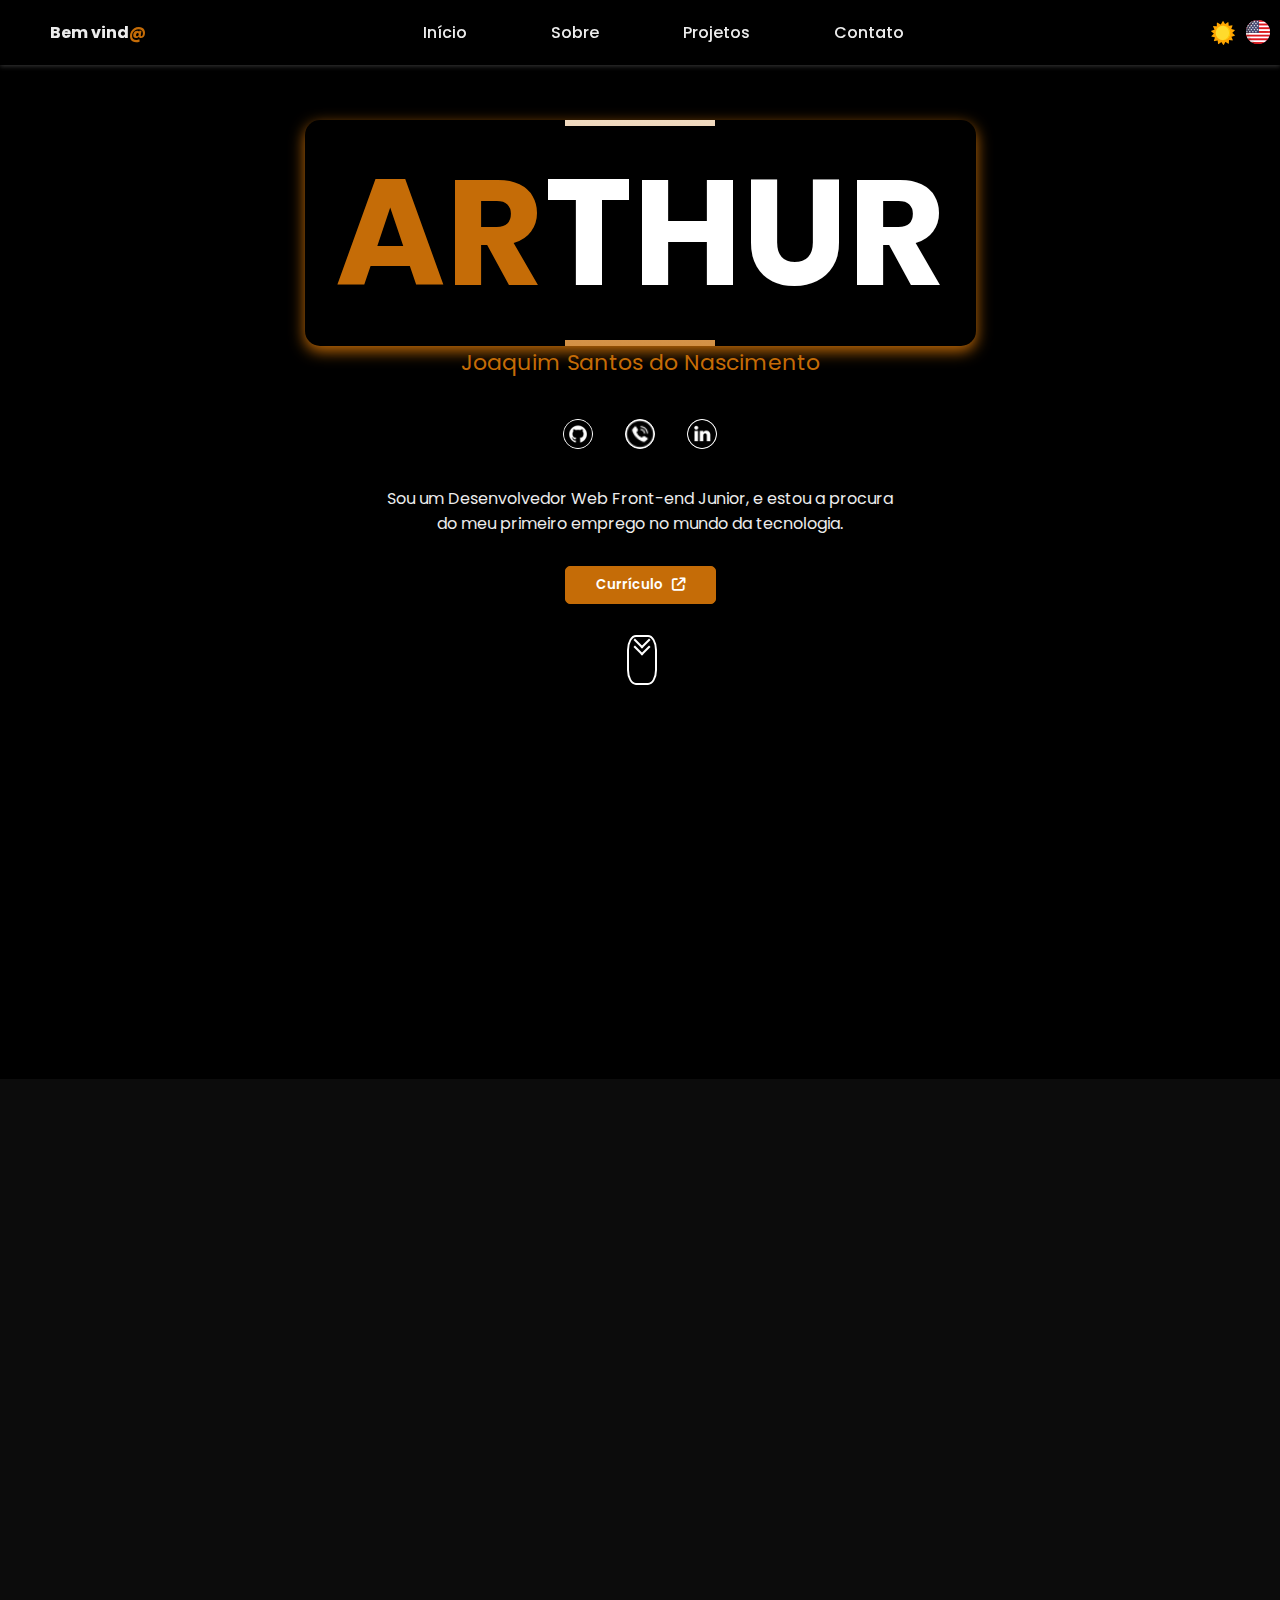
==== index.html @ 68f5976f "Atualizando links" ====
<!DOCTYPE html>
<html lang="en" class="light">

<head>
    <meta charset="UTF-8">
    <meta http-equiv="X-UA-Compatible" content="IE=edge">
    <meta name="viewport" content="width=device-width, initial-scale=1.0">

    <link href="https://unpkg.com/aos@2.3.1/dist/aos.css" rel="stylesheet">
    <link rel="stylesheet" href="https://cdnjs.cloudflare.com/ajax/libs/font-awesome/6.4.0/css/all.min.css" />
    <link rel="stylesheet" href="https://cdn.jsdelivr.net/npm/swiper@9/swiper-bundle.min.css" />
    <link rel="shortcut icon" href="img/icon/a.png" type="image/x-icon">
    <link rel="preconnect" href="https://fonts.googleapis.com">
    <link rel="preconnect" href="https://fonts.gstatic.com" crossorigin>
    <link
        href="https://fonts.googleapis.com/css2?family=Poppins:ital,wght@0,500;0,600;0,700;0,800;0,900;1,400;1,500;1,600;1,700&display=swap"
        rel="stylesheet">
    <link rel="stylesheet" href="style.css">
    <title>Portfolio • Arthur</title>
</head>

<body>
    <nav class="header">
        <h4 class="welcome">Bem vind<span class="red">@</span></h4>
        <!--=====Hamburguer Menu BAR=====-->
        <a href="##" class="toggle-button" id="botao">
            <span class="bar" id="bar1"></span>
            <span class="bar" id="bar2"></span>
            <span class="bar" id="bar3"></span>
        </a>
        <!--===== HEADER LINKS =====-->
        <div class="header-links">
            <ul>
                <li class="active"><a class="a" href="#home" id="inicio">Início</a></li>
                <li><a class="a" href="#about" id="sobre">Sobre</a></li>
                <li><a class="a" href="#project" id="projetos">Projetos</a></li>
                <li><a class="a" href="#contact" id="contato">Contato</a></li>
            </ul>
        </div>
        <!--===== THEME COLOR DIV's =====-->
        <div class="theme">
            <div id="dark"
                onclick="themeToggle(); changeRed(); changeRed2(); changeRed3(); changeRed4(); changeGH(); changeGH2(); changeGH3(); changeGH4(); changeWeather(); changeAbt(); changeAbt2(); changeAbt3(); changeAbt4(); changeAbt5(); changeTop(); changeTop2()">
                <img src="img/Weather/sunny.png" id="moon">
            </div>
        </div>
    </nav>
    <div id="container" class="container">
        <!--========== HOME DIV =============-->
        <section class="home" id="home">
            <!--====== HEADER =========-->
            <!---->
            <div class="start">
                <div class="start-cont">
                    <div class="arthur">
                        <h1><span class="hover">AR</span>THUR</span></h1>
                    </div>
                    <p id="s" class="blue">Joaquim Santos do Nascimento</p>
                    <div class="icon-start">
                        <a href="https://github.com/ArthurKhalifa" target="_blank" title="Github">
                            <img id="git" src="img/icon/git.png" class="icon-img">
                        </a>
                        <!---->
                        <a href="https://wa.me/5581987344685" target="_blank" title="Whatsapp">
                            <img id="zapp" src="img/icon/call24.png" class="icon-img">
                        </a>
                        <!---->
                        <a href="https://www.linkedin.com/in/arthursantos00/" target="_blank" title="Linkedin">
                            <img id="lin" src="img/icon/in.png" class="icon-img">
                        </a>
                    </div>
                    <p class="im">Sou um Desenvolvedor Web Front-end Junior, e estou a procura <br> do meu primeiro
                        emprego no
                        mundo da
                        tecnologia.
                    </p>
                    <!--===== BUTTON =====-->
                    <a href="PtCV/CVpt.pdf" target="_blank">
                        <button class="btnCV">Currículo&nbsp&nbsp
                            <i class="fa-solid fa-arrow-up-right-from-square"></i>
                        </button>
                    </a>
                    <!--===== SCROLL =====-->
                    <div class="scroll-button">
                        <a href="#about">
                            <div class="scroll-down"></div>
                        </a>
                    </div>
                </div>
            </div>
        </section>

        <!--========== ABOUT DIV =============-->
        <section id="about" class="about">
            <div class="about_personal">
                <h1 data-aos="fade-down" class="detalhes" id="details">Detalhes<span class="blue"> pessoais</span></h1>
            </div>
            <!---->
            <div class="about-content">
                <div class="left-about" data-aos="fade-right">
                    <img src="img/imgCont/me.svg" id="me-img">
                </div>
                <!---->
                <div class="right-about" data-aos="fade-left">
                    <h1 class="mim">Sobre <span class="blue">mim</span></h1>
                    <p id="desc"> &nbsp &nbsp Optei pelo mundo da tecnologia pelo fato de que eu sempre amei usar
                        computadores, e quando
                        descobri que poderia trabalhar usando-os, não pensei duas vezes.
                    </p>
                    <!---->
                    <div class="icon-about">
                        <div class="icon1">
                            <div class="iconL">
                                <img src="img/icon-about/calendarWHITE.png" id="calender">
                                <p class="age"><span class="blue">Idade</span>:</p>
                            </div>
                            <p> 24 anos - 09/05/1999</p>
                        </div>
                        <!---->
                        <div class="icon1">
                            <div class="iconL">
                                <img src="img/icon-about/zapWHITE.png" id="zaap">
                                <p class="phone"><span class="blue">Phone/Whatsapp</span>:</p>
                            </div>
                            <p> 81 987344685</p>
                        </div>
                        <!---->
                        <div class="icon1">
                            <div class="iconL">
                                <img src="img/icon-about/emailWHITE.png" id="eml">
                                <p class="email"><span class="blue">Email</span>:</p>
                            </div>
                            <p> arthursantosae@hotmail.com</p>
                        </div>
                        <!---->
                        <div class="icon1">
                            <div class="iconL">
                                <img src="img/icon-about/locationWHITE.png" id="location">
                                <p class="localizacao"><span class="blue">Localização</span>:</p>
                            </div>
                            <p> Vitória de Santo Antão,
                                Pernambuco - Brasil</p>
                        </div>
                        <!---->
                        <div class="icon1">
                            <div class="iconL">
                                <img src="img/icon-about/mortarboardWHITE.png" class="abt-img" id="education">
                                <p class="educacao"><span class="blue">Educação</span>:</p>
                            </div>
                            Graduação - Análise e
                            Desenvolvimento
                            de Sistemas
                            (andamento)</p>
                        </div>
                    </div>
                </div>
            </div>
        </section>
        <!--========== PROJECT DIV =============-->
        <section id="project">
            <h1 data-aos="fade-down" class="project_tt">Aqui estão <span class="blue">meus projetos</span></h1>
            <!---->
            <div class="project-container">
                <!---->
                <div class="swiper mySwiper">
                    <div class="swiper-wrapper">
                        <!--== LANDING PAGE ==-->
                        <div class="p2 swiper-slide">
                            <div class="web_desc web_desc2" data-aos="fade-left">
                                <h1>Landing Page</h1>
                                <p>Esse projeto é muito especial para mim porque foi o primeiro que construi. Eu
                                    tinha
                                    várias opções de projetos e esse era o mais difícil, advinha qual eu escolhi?
                                </p>
                                <div class="tools tools2">
                                    <h4 class="realse realseJ">Javascript</h4>
                                    <h4 class="realse realseH">HTML</h4>
                                    <h4 class="realse realseC">CSS</h4>
                                </div>
                                <div class="reeed">
                                    <a href="https://arthurkhalifa.github.io/coursesWeb/" target="_blank"
                                        class="red1"><img src="img/icon/nxW.png" id="reed1"></a>
                                    <a href="https://github.com/ArthurKhalifa/coursesWeb" target="_blank"
                                        class="red2"><img src="img/icon/gW.png" id="reed2"></a>
                                </div>
                            </div>
                            <a href="https://arthurkhalifa.github.io/coursesWeb/" target="_blank">
                                <div class="project-item" data-aos="zoom-in">
                                    <img src="img/project img/pjc1.png" class="project-img">
                                    <div class="project-data">
                                        <h3 class="project_title">Landing Page</h3>
                                        <p class="project_description">Landing Page totalmente responsiva.</p>
                                    </div>
                                </div>
                            </a>
                        </div>
                        <!--== THE BOYS HERO ==-->
                        <div class="p2 swiper-slide">
                            <div class="web_desc web_desc2" data-aos="fade-left">
                                <h1>Gerenciamento de Heróis</h1>
                                <p>Projeto comum, mas eu precisava aplicar os conhecimentos teóricos em algo prático, e
                                    esse projeto eu pude aplicar o que aprendi.
                                </p>
                                <div class="tools tools2">
                                    <h4 class="realse realseJ">Angular</h4>
                                    <h4 class="realse realseJ">Typecript</h4>
                                    <h4 class="realse realseH">HTML</h4>
                                    <h4 class="realse realseC">CSS</h4>
                                </div>
                                <div class="reeed">
                                    <a href="https://exercicio-angular-red.vercel.app/dashboard" target="_blank"
                                        class="red1"><img src="img/icon/nxW.png" id="reed7"></a>
                                    <a href="https://github.com/ArthurKhalifa/Angular-Exercice" target="_blank"
                                        class="red2"><img src="img/icon/gW.png" id="reed8"></a>
                                </div>
                            </div>
                            <a href="https://exercicio-angular-red.vercel.app/dashboard" target="_blank">
                                <div class="project-item" data-aos="zoom-in">
                                    <img src="img/project img/tb.png" class="project-img">
                                    <div class="project-data">
                                        <h3 class="project_title">Gerenciamento de Heróis</h3>
                                        <p class="project_description">Adiciona/remove/edita.</p>
                                    </div>
                                </div>
                            </a>
                        </div>
                        <!--== HBO MAX ==-->
                        <div class="p2 swiper-slide">
                            <div class="web_desc web_desc2" data-aos="fade-right">
                                <h1>HBO MAX FILMES!</h1>
                                <p>Consumindo bibliotecas, construi uma cópia do site que gosto,<br> HBO MAX. Levou uns
                                    dias, mas aprendi bastente (foi um baita desafio!)
                                </p>
                                <div class="tools tools2">
                                    <h4 class="realse realseJ">Javascript</h4>
                                    <h4 class="realse realseH">HTML</h4>
                                    <h4 class="realse realseC">CSS</h4>
                                </div>
                                <div class="reeed">
                                    <a href="https://arthurkhalifa.github.io/Catalogo-De-Filmes/" class="red1"
                                        target="_blank"><img src="img/icon/nxW.png" id="reed3"></a>
                                    <a href="https://github.com/ArthurKhalifa/Catalogo-De-Filmes" class="red2"
                                        target="_blank"><img src="img/icon/gW.png" id="reed4"></a>
                                </div>
                            </div>
                            <a href="https://arthurkhalifa.github.io/Catalogo-De-Filmes/" target="_blank">
                                <div class="project-item" data-aos="zoom-in">
                                    <img src="img/project img/tbHBO.png" class="project-img" id="img2">
                                    <div class="project-data">
                                        <h3 class="project_title">HBO MAX Filmes</h3>
                                        <p class="project_description">Recriação do Site HBO MAX Filmes.</p>
                                    </div>
                                </div>
                            </a>
                        </div>
                        <!--== FEEDBACK ==-->
                        <div class="p2 swiper-slide">
                            <div class="web_desc web_desc2" data-aos="fade-left">
                                <h1>Serviço de FeedBack</h1>
                                <p>Simples mas aprendi bastante a trabalhar com components, hook's e outras
                                    funcionalidades
                                    básicas do ReactJS
                                </p>
                                <div class="tools tools2">
                                    <h4 class="realse realseR">ReactJS</h4>
                                    <h4 class="realse realseH">HTML</h4>
                                    <h4 class="realse realseC">CSS</h4>
                                </div>
                                <div class="reeed">
                                    <a href="https://feed-back-nu.vercel.app/" target="_blank" class="red1"><img
                                            src="img/icon/nxW.png" id="reed5"></a>
                                    <a href="https://github.com/ArthurKhalifa/FeedBack" target="_blank"
                                        class="red2"><img src="img/icon/gW.png" id="reed6"></a>
                                </div>
                            </div>
                            <a href="https://feed-back-nu.vercel.app/" target="_blank">
                                <div class="project-item" data-aos="zoom-in">
                                    <img src="img/project img/fb.png" class="project-img">
                                    <div class="project-data">
                                        <h3 class="project_title2">FEEDBACK</h3>
                                        <p class="project_description2">Coleta de Informações</p>
                                    </div>
                                </div>
                            </a>
                        </div>
                    </div>
                    <div class="swiper-button-next" id="arrow"></div>
                    <div class="swiper-button-prev" id="arrow"></div>
                </div>
                <div class="seeMore">
                    <button class="seeMais">Ver mais</button>
                </div>
            </div>
        </section>

        <!--========== CONTACT DIV =============-->
        <section id="contact" class="contact">
            <div class="main-contact">
                <div class="left-cont" data-aos="zoom-in-right">
                    <h1 id="contact_me">Entre em <span class="blue">contato</span>!</h1>
                    <p id="send">Mande-me um e-mail ou mande uma mensagem em uma de minhas redes:</p>
                    <span id="shine" class="blue">arthursantosae@hotmail.com</span>

                    <!--======= CONTACT ICONS ==========-->
                    <div class="icon-contact">
                        <div class="a2">
                            <a href="https://www.linkedin.com/in/arthursantos00/" target="_blank">
                                <img src="img/icon/in.png" class="icon-img">
                            </a>
                            <p>Linkedin</p>
                        </div>
                        <!---->
                        <div class="a3">
                            <a href="https://github.com/ArthurKhalifa" target="_blank">
                                <img src="img/icon/git.png" class="icon-img">
                            </a>
                            <p>Github</p>
                        </div>
                        <!---->
                        <div class="a4">
                            <a href="https://wa.me/5581987344685" target="_blank">
                                <img src="img/icon/call32.png" class="icon-img">
                            </a>
                            <p>Whatsapp</p>
                        </div>
                    </div>
                </div>
                <!---->
                <div class="right-cont" data-aos="zoom-in-left">
                    <img src="img/imgCont/call.svg" id="img-right">
                </div>
            </div>
            <!--======= MENSAGEM ==========-->
            <div class="msg" data-aos="zoom-in-down">
                <div class="login-title">
                    <h1 id="msg">Me mande uma <span class="blue">mensagem!</span></h1>
                </div>
                <!---->
                <form action="https://formsubmit.co/4dae74864486491960cefb0a72d46016" method="post" class="textfield">
                    <div class="login-flex">
                        <input id="text" type="text" name="name" placeholder="Seu nome" class="tu" autocomplete="off"
                            required>
                        <input id="emaill" type="email" placeholder="Seu e-mail" autocomplete="off" required>
                    </div>
                    <!---->
                    <div class="login-comment">
                        <textarea id="comment" type="comment" name="message" cols="70" rows="10"
                            placeholder="Digite sua mensagem" autocomplete="off" required></textarea>
                        <input type="hidden" name="_captcha" value="false">
                    </div>
                    <!---->
                    <div class="btn-div">
                        <a href="#">
                            <button type="submit" class="btn">Enviar</button>
                        </a>
                    </div>
                    <input type="hidden" name="_next" value="https://arthurkhalifa.github.io/Portfolio/thanksPt.html">
                </form>
            </div>
        </section>
    </div>
    <!--===== FLAG LANGUAGE =====-->
    <a href="https://arthurkhalifa.github.io/Portfolio/indexEn.html">
        <img src="img/flags/usa.png" id="flagEn">
    </a>
    <!--===== TOP BUTTON =====-->
    <div class="top">
        <a href="#home"><img id="top" src="img/icon/tp.png"></a>
    </div>
    <!--===== JAVASCRIPT =====-->
    <script src="script.js" defer></script>
    <script src="https://code.jquery.com/jquery-3.6.4.js"></script>
    <script src="https://cdn.jsdelivr.net/npm/swiper@9/swiper-bundle.min.js"></script>
    <!--== SHOW UP CONTENT ANIMATED ==-->
    <script src="https://unpkg.com/aos@2.3.1/dist/aos.js"></script>
    <script>
        AOS.init({
            duration: 1500
        });
    </script>
</body>

</html>
---- style.css ----
* {
    margin: 0;
    padding: 0;
    box-sizing: border-box;
    font-family: 'Poppins', 'Lucida Grande', 'Lucida Sans Unicode';
    transition: 0.5s;
}

html {
    scroll-behavior: smooth;
}

body {
    margin: 0;
    padding: 0;
    background-color: var(--color-input);
    position: relative;
}

/*=====DARK THEME DEFAULT=====*/
:root {
    --lines: linear-gradient(black, black, #c56c07, #c56c07);
    --color-w: black;
    --red: #c56c07;
    --redR: #c56c07;
    --bg-dark: #fff;
    --color-input: #fff;
    --bg-input: #212c31;
    --res2: #ffffff;
    --res: rgb(240, 240, 240);
    --bg-scroll: black;
    --shadow: #c56c07 0px 5px 15px;
    --bg-border: #212c3;
    --gray: rgb(87, 87, 87);
    --bg-radiant: linear-gradient(180deg, transparent, #c56c07);
}

/*=====LIGHT THEME=====*/

.light:root {
    --lines: linear-gradient(#fff, #fff, #c56c07, #c56c07);
    --color-w: #ececec;
    --red: #c56c07;
    --res: #000000;
    --res2: rgb(12, 12, 12);
    --color-input: #0C0C0C;
    --bg-input: #fff;
    --shadow: #c56c07 0px 5px 15px;
    --bg-scroll: #fff;
    --bg-border: #fff;
    --bg-radiant: linear-gradient(180deg, transparent, #c56c07);
    --gray: rgb(179, 179, 179);
}

/*==========*/

.container {
    width: 100%;
    height: 100%;
    color: var(--color-w);
    overflow-x: hidden;
    background-color: var(--res);
    position: relative;
}

.blue {
    color: var(--red);
}

.red {
    color: var(--red);
}

.reeed {
    display: flex;
}

/*===================== HEADER =====================*/
/* Hamburguer Menu BAR */
.toggle-button {
    position: absolute;
    top: 15px;
    right: 20px;
    display: none;
    flex-direction: column;
    justify-content: space-between;
    width: 40px;
    height: 25px;
}

.toggle-button .bar {
    height: 4px;
    width: 100%;
    background-color: var(--red);
    border-radius: 10px;
    transition: 0.5s;
}

/*===================== ANIMATION BAR =====================*/
.openmenu #bar1 {
    transform: rotate(-45deg);
    position: absolute;
    top: 10px;
    left: 0px;
    transition: 0.5s;
}

.openmenu #bar3 {
    transform: rotate(45deg);
    position: absolute;
    bottom: 10px;
    transition: 0.5s;
}

.openmenu #bar2 {
    width: 0;
    transition: 0.5s;
}

/*===*/
.header {
    width: 100%;
    display: flex;
    background-color: var(--res);
    justify-content: space-between;
    box-shadow: rgb(58, 58, 58) 0px 1px 5px;
    align-items: center;
    border-bottom: 2px solid transparent gray;
    position: fixed;
    z-index: 999;
    color: var(--res);
}

.welcome {
    color: var(--color-w);
}

.detalhes,
.project_tt,
#contact_me {
    font-size: 40px;
}

.detalhes {
    text-align: center;
}

.header-links ul {
    margin: 0;
    padding: 0;
    display: flex;
    padding-right: 100px;
}

.header h4 {
    margin-left: 50px;
}

.header ul,
li,
a {
    text-decoration: none;
    list-style: none;
    border-right: 1px solid transparent;
    border-left: 1px solid transparent;
    color: var(--color-w);
    transition: 0.2s;
    margin: 10px 15px;
}

.a {
    padding: 5px 10px;
    font-weight: 500;
    border-radius: 5px;
}

.a:hover {
    background-color: transparent;
    transition: 0.2s;
    border-right: 1px solid var(--red);
    border-left: 1px solid var(--red);
    color: var(--red);
}

li a.active {
    background-color: transparent;
    border-right: 1px solid var(--red);
    border-left: 1px solid var(--red);
    transition: 0.2s;
    color: var(--red);
}

/*============= TOP BUTTON =============*/
.top {
    display: none;
    position: fixed;
    bottom: 20px;
    right: 0px;
    cursor: pointer;
}

.top.active {
    display: flex;
}

#top {
    width: 32px;
    height: 32px;
    transition: 0.5s;
}

#top:hover {
    margin-bottom: 10px;
    transition: 0.5s;
}

/*===================== HOME =====================*/

.home {
    width: 100%;
    height: 100%;
    position: relative;
}

/*=========== THEME ===========*/

#dark {
    cursor: pointer;
    position: fixed;
    width: 40px;
    height: 40px;
    right: 5px;
    top: 80px;
    border-radius: 50%;
}

#moon {
    position: fixed;
    top: 21px;
    right: 45px;
    z-index: 99999;
    transition: 0.5 ease-in-out;
}

/*=======================================================*/
.start {
    width: 100%;
    padding-bottom: 100px;
}

.start-cont {
    width: 100%;
    display: flex;
    flex-direction: column;
    text-align: center;
    align-items: center;
    justify-content: center;
    padding-top: 120px;
}

.icon-start {
    margin-top: 20px;
    margin-bottom: 20px;
    display: flex;
}

#git,
#lin,
#zapp {
    margin-top: 10px;
}

.iconI {
    width: 30px;
    height: 30px;
    background-color: white;
    border-radius: 50%;
    box-shadow: rgba(0, 0, 0, 0.35) 0px 5px 15px;
}

.start-cont h1 {
    font-size: 150px;


}

.arthur {
    display: flex;
    align-items: center;
    justify-content: center;
    font-size: 60px;
    border-radius: 15px;
    margin: 0 250px;
    padding: 0 30px;
    transition: 0.5s;
}

.arthur {
    position: relative;
    color: var(--bg-border);
    overflow: hidden;
    box-shadow: var(--shadow);
}

/*== ANIMATION BORDER ==*/
.arthur::before {
    content: '';
    position: absolute;
    width: 150px;
    height: 600%;

    background-image: var(--lines);
    animation: animate 8s linear infinite;
}

.arthur::after {
    content: '';
    position: absolute;
    inset: 6px;
    background-color: var(--res);
    border-radius: 10px;
}

/*==== LINES RGB ====*/
@keyframes animate {
    0% {
        transform: rotate(0deg);
    }

    100% {
        transform: rotate(360deg);
    }
}

.arthur h1 {
    font-weight: 700;
    z-index: 99;
}

.hover {
    color: var(--red);
}

#s {
    font-size: 22px;
}

.btnCV {
    padding: 8px 30px;
    border-radius: 5px;
    border: none;
    background-color: var(--red);
    cursor: pointer;
    color: white;
    font-weight: 600;
    border: 1px solid var(--red);
    margin-top: 20px;
    box-shadow: rgba(0, 0, 0, 0.24) 0px 3px 8px;
}

.btnCV:hover {
    background-color: var(--res);
    color: var(--red);

}

.cv-button {
    margin-top: 20px;
}

/*===================== SCROLL DOWN BUTTON =====================*/

.scroll-down {
    height: 50px;
    width: 30px;
    border: 2px solid var(--bg-scroll);
    left: 49%;
    top: 635px;
    border-radius: 30%;
    cursor: pointer;
    position: absolute;
    box-shadow: rgba(0, 0, 0, 0.24) 0px 3px 8px;
}

.scroll-down::before,
.scroll-down::after {
    content: '';
    position: absolute;
    top: 20%;
    left: 50%;
    right: 50%;
    border: 2px solid var(--bg-scroll);
    height: 10px;
    width: 10px;
    transform: translate(-50%, -100%) rotate(45deg);
    border-top: transparent;
    border-left: transparent;
    animation: scroll-down 1s ease-in-out infinite;
}

.scroll-down::after {
    top: 35%;
    animation-delay: .3s;
}

@keyframes scroll-down {
    0% {
        opacity: 0;
    }

    30% {
        opacity: 1;
    }

    60% {
        opacity: 1;
    }

    100% {
        opacity: 0;
        top: 90%;
    }
}

/*===================== ABOUT =====================*/

.about {
    margin-top: 340px;
    width: 100%;
    height: 100%;
    background-color: var(--res2);
    padding-top: 80px;
}

.about-content {
    width: 100%;
    height: 100%;
    display: flex;
}

.about_personal {
    display: flex;
    justify-content: center;
}

#desc {
    text-align: start;
    border-top: 2px solid #c56c07;
    border-bottom: 2px solid #c56c07;
    border-radius: 10px;
    padding: 20px 20px;
    margin: 0px 20px;
}

.left-about {
    width: 50%;
}

#me-img {
    width: 100%;
    height: 100%;
}

.right-about {
    width: 50%;
    margin-top: 100px;
    display: flex;
    flex-direction: column;
    align-items: center;

}

.abt-img {
    width: 24px;
    height: 24px;
}

.icon-about {
    display: flex;
    flex-direction: column;
    margin-top: 20px;
}

.icon1 {
    display: flex;
    margin-top: 10px;
    gap: 5px;
}

.iconL {
    display: flex;
    gap: 5px;
}


/*===================== PROJECT ========================*/

/*====== SWIPERS ======*/

.swiper {
    width: 100%;
    height: 100%;
    position: relative;
}

.swiper-slide {
    text-align: center;
    font-size: 18px;
    background: var(--res);
    display: flex;
    justify-content: center;
    align-items: center;
}

.swiper-slide img {
    display: block;
    width: 100%;
    height: 100%;
    object-fit: cover;
}

.swiper-wrapper {
    position: relative;
}

#arrow {
    position: absolute;
    color: #c56c07;
    top: 170px;
    z-index: 9999;
}

/*============*/



#project {
    background-color: var(--res);
    width: 100%;
    height: 100%;
    display: flex;
    flex-direction: column;
    position: relative;
}

.project_tt {
    text-align: center;
    padding-top: 80px;
    margin-bottom: 50px;
}

.project-container {
    width: 100%;
    height: 100%;
    display: flex;
    flex-direction: column;
    align-items: start;
    justify-content: center;
    text-align: center;
    gap: 40px;
    padding-bottom: 100px;
}

/*======= Desc Project ========*/
/* .up {
    display: none;
} */

.web_desc {
    text-align: start;
    padding-top: 20px;
    padding-right: 10px;
    padding-left: 10px;
    margin-left: 15px;
    border-top: 2px solid #c56c07;
    border-bottom: 2px solid #c56c07;
    box-shadow: rgb(38, 57, 77) 0px 20px 30px -20px;
    border-radius: 50%;
    color: var(--gray);
    border-radius: 5px;
}

.web_desc h1 {
    color: var(--bg-scroll);
    text-transform: uppercase;
    text-shadow: 0 0 50px rgb(0, 0, 0);
}

.p1 {
    width: 100%;
    display: flex;
    align-items: center;
    justify-content: center;
    gap: 10px;
}

.tools {
    display: flex;
    align-items: center;
    gap: 20px;
    margin-top: 40px;
}

.realse {
    color: var(--res);
    background-color: var(--bg-scroll);
    padding: 5px 15px;
    border-radius: 3px;
    transition: all 0.5s ease-in-out;
}

#reed1 {
    width: 32px;
}

#reed1:hover {
    transform: scale(1.2);
    transition: all 0.2s ease-in-out;
}

#reed2 {
    width: 32px;
}

#reed2:hover {
    transform: scale(1.2);
    transition: all 0.2s ease-in-out;
}

#reed3 {
    width: 32px;
}

#reed3:hover {
    transform: scale(1.2);
    transition: all 0.2s ease-in-out;
}

#reed4 {
    width: 32px;
}

#reed4:hover {
    transform: scale(1.2);
    transition: all 0.2s ease-in-out;
}

#reed5 {
    width: 32px;
}

#reed5:hover {
    transform: scale(1.2);
    transition: all 0.2s ease-in-out;
}

#reed6 {
    width: 32px;
}

#reed6:hover {
    transform: scale(1.2);
    transition: all 0.2s ease-in-out;
}

#reed7 {
    width: 32px;
}

#reed7:hover {
    transform: scale(1.2);
    transition: all 0.2s ease-in-out;
}

#reed8 {
    width: 32px;
}

#reed8:hover {
    transform: scale(1.2);
    transition: all 0.2s ease-in-out;
}

/*=========*/
.red {
    margin-top: 10px;
    margin-left: 0;
}

/*=== P2 ===*/
.p2 {
    width: 100%;
    height: 100%;
    display: flex;
    align-items: center;
    transition: 0.5s;
}

.web_desc2 {
    display: flex;
    flex-direction: column;
    align-items: end;
    color: var(--gray);
    padding-right: 20px;
    padding-left: 50px;
}

.web_desc2 p {
    text-align: end;
}

/*=== P3 ===*/
.p3 {
    margin-top: 200px;
    width: 100%;
    display: flex;
    align-items: center;
    justify-content: center;
}

.web_desc3 {
    background-image: linear-gradient(to right, rgb(167, 52, 77), #07121A);
    margin-left: 20px;
    padding-right: 50px;
}

/*================*/
.project-img {
    width: 100%;
    height: 350px;
}

#img2 {
    width: 100%;
    height: 350px;
}

#img3 {
    width: 100%;
    height: 350px;
}

.project-item {
    position: relative;
    cursor: pointer;
    border-radius: 5px;
    overflow: hidden;
}

.project-item::after,
.project-data {
    position: absolute;
    transition: all 1s;
    color: white;
}

.project-img {
    vertical-align: middle;
    transition: all 1s;
}

.project-item::after {
    content: '';
    inset: 0;
    background: var(--bg-radiant);
    opacity: 0;
}

.project-data {
    inset-inline: 2rem;
    bottom: 1.25rem;
    text-align: center;
    z-index: 10;
}

.project-subtitle,
.project_description {
    color: white;
}

.project_title {
    font-size: 24px;
    font-weight: 600;
}

.project_description {
    font-weight: 400;
    display: none;
}

.seeMore {
    width: 100%;
    display: flex;
    align-items: center;
    justify-content: center;
}

.seeMais {
    padding: 8px 30px;
    border-radius: 5px;
    border: none;
    background-color: var(--red);
    cursor: pointer;
    color: white;
    font-weight: 600;
    border: 1px solid var(--red);
    box-shadow: rgba(0, 0, 0, 0.24) 0px 3px 8px;
}

.seeMais:hover {
    background-color: var(--res);
    color: var(--red);
    transition: 0.2s;
}

/*===================== PROJECT HOVER =====================*/

.project-item:hover::after {
    opacity: 1;
}

.project-item:hover .project-img {
    transform: scale(1.1);
}

.project-item:hover .project_description {
    display: block;
}

.project-item:hover .project-data {
    transform: translateY(-2rem);
}

/*===================== CONTACT =====================*/
.contact {
    margin-top: 200px;
    width: 100%;
    height: 100%;
    background-color: var(--res2);
    display: flex;
    align-items: center;
    flex-direction: column;
}

.main-contact {
    width: 100%;
    height: 100%;
    display: flex;
    margin-top: 60px;

}

.left-cont {
    width: 80%;
    height: 100%;
    display: flex;
    flex-direction: column;
    margin-left: 30px;
    margin-top: 20px;
}

.right-cont {
    width: 50%;
    height: 100%;
}

#img-right {
    width: 100%;
    height: 100%;
}

.icon-contact {
    width: 100%;
    display: flex;
    flex-direction: column;
    align-items: center;
    margin-top: 20px;
}

/*======= ICON CONTACT =======*/
.a2 {
    width: 80%;
    margin-bottom: 20px;
    background-color: var(--red);
    padding: 5px 10px;
    font-weight: 500;
    border-radius: 5px;
    border: 1px solid var(--red);
    box-shadow: rgba(0, 0, 0, 0.15) 1.95px 1.95px 2.6px;
    text-align: center;
    display: flex;
    color: white;
    flex-direction: column;
}

.a2:hover {
    color: var(--red);
    background-color: var(--bg-dark);
    transition: 0.2s;
    border: 1px solid var(--red);
    cursor: pointer;
}

.a3 {
    width: 60%;
    margin-bottom: 20px;
    background-color: var(--red);
    padding: 5px 10px;
    font-weight: 500;
    border-radius: 5px;
    border: 1px solid var(--red);
    box-shadow: rgba(0, 0, 0, 0.15) 1.95px 1.95px 2.6px;
    text-align: center;
    display: flex;
    color: white;
    flex-direction: column;
}

.a3:hover {
    color: var(--red);
    background-color: var(--bg-dark);
    transition: 0.2s;
    border: 1px solid var(--red);
    cursor: pointer;
}

.a4 {
    width: 40%;
    margin-bottom: 20px;
    background-color: var(--red);
    padding: 5px 10px;
    font-weight: 500;
    border-radius: 5px;
    color: white;
    border: 1px solid var(--red);
    box-shadow: rgba(0, 0, 0, 0.15) 1.95px 1.95px 2.6px;
    text-align: center;
    display: flex;
    flex-direction: column;
}

.a4:hover {
    color: var(--red);
    background-color: var(--bg-dark);
    transition: 0.2s;
    border: 1px solid var(--red);
    cursor: pointer;
}

/*======= =======*/
.icon-img {
    width: 30px;
    border-radius: 50%;
    background-color: white;
    border: 1px solid var(--bg-border);
    box-shadow: rgba(0, 0, 0, 0.35) 0px 5px 15px;
}

.icon-img:hover {
    box-shadow: 0 0 10px var(--red);
    transform: translateY(-0.25rem);
    transition: 0.2s;
}

.msg {
    width: 90%;
    height: auto;
    border-top: 2px solid #c56c07;
    border-bottom: 2px solid #c56c07;
    border-radius: 8px;
    margin-bottom: 100px;
}

.login-title {
    margin-top: 0px;
    margin-bottom: 10px;
    text-align: center;
}

.login-flex {
    display: flex;
    gap: 10px;
    width: 100%;
    justify-content: center;
}

.login-flex #text,
#emaill {
    width: 30%;
}

#shine:hover {
    color: #78adca;
}

.login-comment {
    display: flex;
    margin-top: 10px;
    justify-content: center;
}

#text,
#comment,
#emaill {
    border-radius: 2px;
    border: none;
    padding: 5px 0 5px 5px;
    color: var(--red);
}

.inv {
    color: green;
    text-align: center;
    display: none;
}

.showup {
    display: block;
}

/*========== background PLACEHOLDER ==========*/
#comment::placeholder {
    color: var(--color-input);
}

#text::placeholder {
    color: var(--color-input);

}

#emaill::placeholder {
    color: var(--color-input);
}

/*=========================================*/

.btn-div {
    display: flex;
    justify-content: center;
    margin-top: 10px;
    text-decoration: none;
}

#emaill,
#comment,
#text {
    background-color: var(--bg-input);
    box-shadow: rgba(0, 0, 0, 0.25) 0px 54px 55px, rgba(0, 0, 0, 0.12) 0px -12px 30px, rgba(0, 0, 0, 0.12) 0px 4px 6px, rgba(0, 0, 0, 0.17) 0px 12px 13px, rgba(0, 0, 0, 0.09) 0px -3px 5px;
}

.btn {
    padding: 5px 40px;
    border-radius: 5px;
    border: none;
    background-color: var(--red);
    color: white;
    font-weight: 600;
    cursor: pointer;
    border: 1px solid var(--red);
    box-shadow: rgba(0, 0, 0, 0.24) 0px 3px 8px;
}

.btn:hover {
    background-color: var(--bg-dark);
    color: var(--red);
    transition: 0.2s;
}


/*============== SCROLL CUSTOM ===============*/
::-webkit-scrollbar {
    width: 9px;
    height: 50px;
    background: linear-gradient(45deg, #243944, #fff);
}

::-webkit-scrollbar-thumb {
    background: linear-gradient(45deg, #243944, #fff);
    border-radius: 6px;
}

::-webkit-scrollbar-thumb:hover {
    background: linear-gradient(45deg, #c56c07, #333331);
    transition: 0.5s;
}

/*======= FLAG =======*/
#flagEn {
    position: fixed;
    top: 20px;
    right: 10px;
    z-index: 9999;
    transition: 0.5 ease-in-out;
}

#flagPt {
    position: fixed;
    top: 20px;
    right: 10px;
    z-index: 9999;
    transition: 0.5 ease-in-out;
}

#flagEn:hover {
    transition: 0.5 ease-in-out;
    transform: scale(1.2);
}

#flagPt:hover {
    transition: 0.5 ease-in-out;
    transform: scale(1.2);
}

/*==================== MIDEA QUERY =====================*/

@media screen and (max-width: 770px) {
    .toggle-button {
        display: flex;
    }

    .header-links {
        width: 100%;
        display: none;
        align-items: center;
    }

    .header {
        flex-direction: column;
        align-items: flex-start;
        width: 100%;
        height: 72px;
    }

    #inicio {
        width: 100%;
        padding: 1% 40%;
    }

    #sobre {
        padding: 1% 30%;
    }

    #projetos {
        padding: 1% 20%;
    }

    #contato {
        padding: 1% 10%;
    }

    .header-links ul {
        flex-direction: column;
        width: 100%;
        margin: 0;
        padding: 0;
        margin-top: 20px;
        padding-bottom: 5px;
        background-color: var(--res);
        transition: 0.5s;
        box-shadow: rgba(0, 0, 0, 0.45) 0px 25px 20px -20px;
        z-index: 9;
    }

    .welcome {
        padding-top: 25px;
    }

    .header-links li {
        text-align: center;
        width: 100%;
        margin: 0;
        margin-bottom: 8px;
        background-color: transparent;
        margin-top: 10px;
        z-index: 99;
    }

    .header-links.active {
        display: flex;
    }

    /*=== MOON position ===*/
    #moon {
        top: 25px;
        right: 145px;
    }

    /*===== Change Lines Width =====*/
    .arthur::before {
        width: 70px;
    }

    /*===== PROJECT DIV's =====*/
    .desl {
        display: none;
    }

    /* .up {
        display: flex;
    }

    .down {
        display: none;
    } */

    .p1 {
        flex-direction: column;
    }

    .web_desc {
        width: 100%;
        margin: 0;
        padding-top: 25px;

        justify-content: center;
        text-align: center;
        align-items: center;
    }


    .tools {
        justify-content: center;
        margin-bottom: 50px;
    }

    .realseJ {
        background-color: #d4bf1b;

    }

    .realseH {
        background-color: #F4804E;

    }

    .realseC {
        background-color: #2965F1;

    }

    .realseR {
        background-color: #61DBFB;
    }

    /*======*/
    .p2 {
        flex-direction: column;
    }

    .web_desc {
        width: 100%;
        margin: 0;
        padding: 0;
        padding: 0 20px;
        justify-content: center;
        align-items: center;
        text-align: center;
    }

    .tools2 {
        justify-content: center;
        margin-bottom: 50px;
    }

    /*======*/

    .web_desc2 p {
        text-align: center;
        align-items: center;
    }

    /*===== ABOUT =====*/
    .about-content {
        flex-direction: column;
        align-items: center;
        width: 100%;
    }

    .right-about {
        margin-top: 20px;
        width: 100%;
    }

    .icon-about {
        align-items: center;
        justify-content: center;
        width: 95%;
    }

    .right-about #desc {
        text-align: center;
        width: 95%;
    }

    .left-about {
        width: 100%;
    }

    #me-img {
        width: 90%;
    }

    /*===== PROJECT =====*/
    .project-container {
        width: 100%;
        height: 100%;
        display: grid;
        grid-template-columns: 90%;
        align-items: center;
        justify-content: center;
        text-align: center;
        gap: 50px;

    }

    #flagPt {
        top: 25px;
        right: 100px;
    }

    #flagEn {
        top: 25px;
        right: 100px;
    }
}

/*==================== MIDEA QUERY =====================*/
@media screen and (max-width: 683px) {
    .arthur h1 {
        font-size: 85px;
    }

    .a3 {
        margin-left: 00px;
    }

    .a4 {
        margin-left: 00px;
    }

    .icon-contact {
        display: flex;
    }

    .login-flex #text,
    #emaill {
        width: 45%;
    }

    .login-comment {
        width: 100%;
        padding: 0 20px;

    }
}

@media screen and (max-width: 390px) {
    .arthur h1 {
        font-size: 65px;
    }

    .tools {
        gap: 6px;
    }

    /*===== Change Lines Width =====*/
    .arthur::before {
        width: 55px;
    }

}

@media screen and (max-width: 424px) {
    .right-cont {
        display: none;
    }

    .left-cont {
        width: 100%;
        margin: 0;
        padding: 0 5px;
        text-align: center;
    }
}

@media screen and (max-width: 1140px) {
    .scroll-down {
        left: 49%;
    }
}

@media screen and (max-width: 950px) {
    .scroll-down {
        left: 48, 5%;
    }
}

@media screen and (max-width: 990px) {
    .icon1 {
        display: flex;
        flex-direction: column;
        text-align: center;
        align-items: center;
        margin-top: 10px;
        gap: 5px;
    }
}

@media screen and (max-width: 750px) {
    .scroll-down {
        display: none;
    }

    /*======= ME IMG =======*/
    .left-about {
        display: none;
    }
}
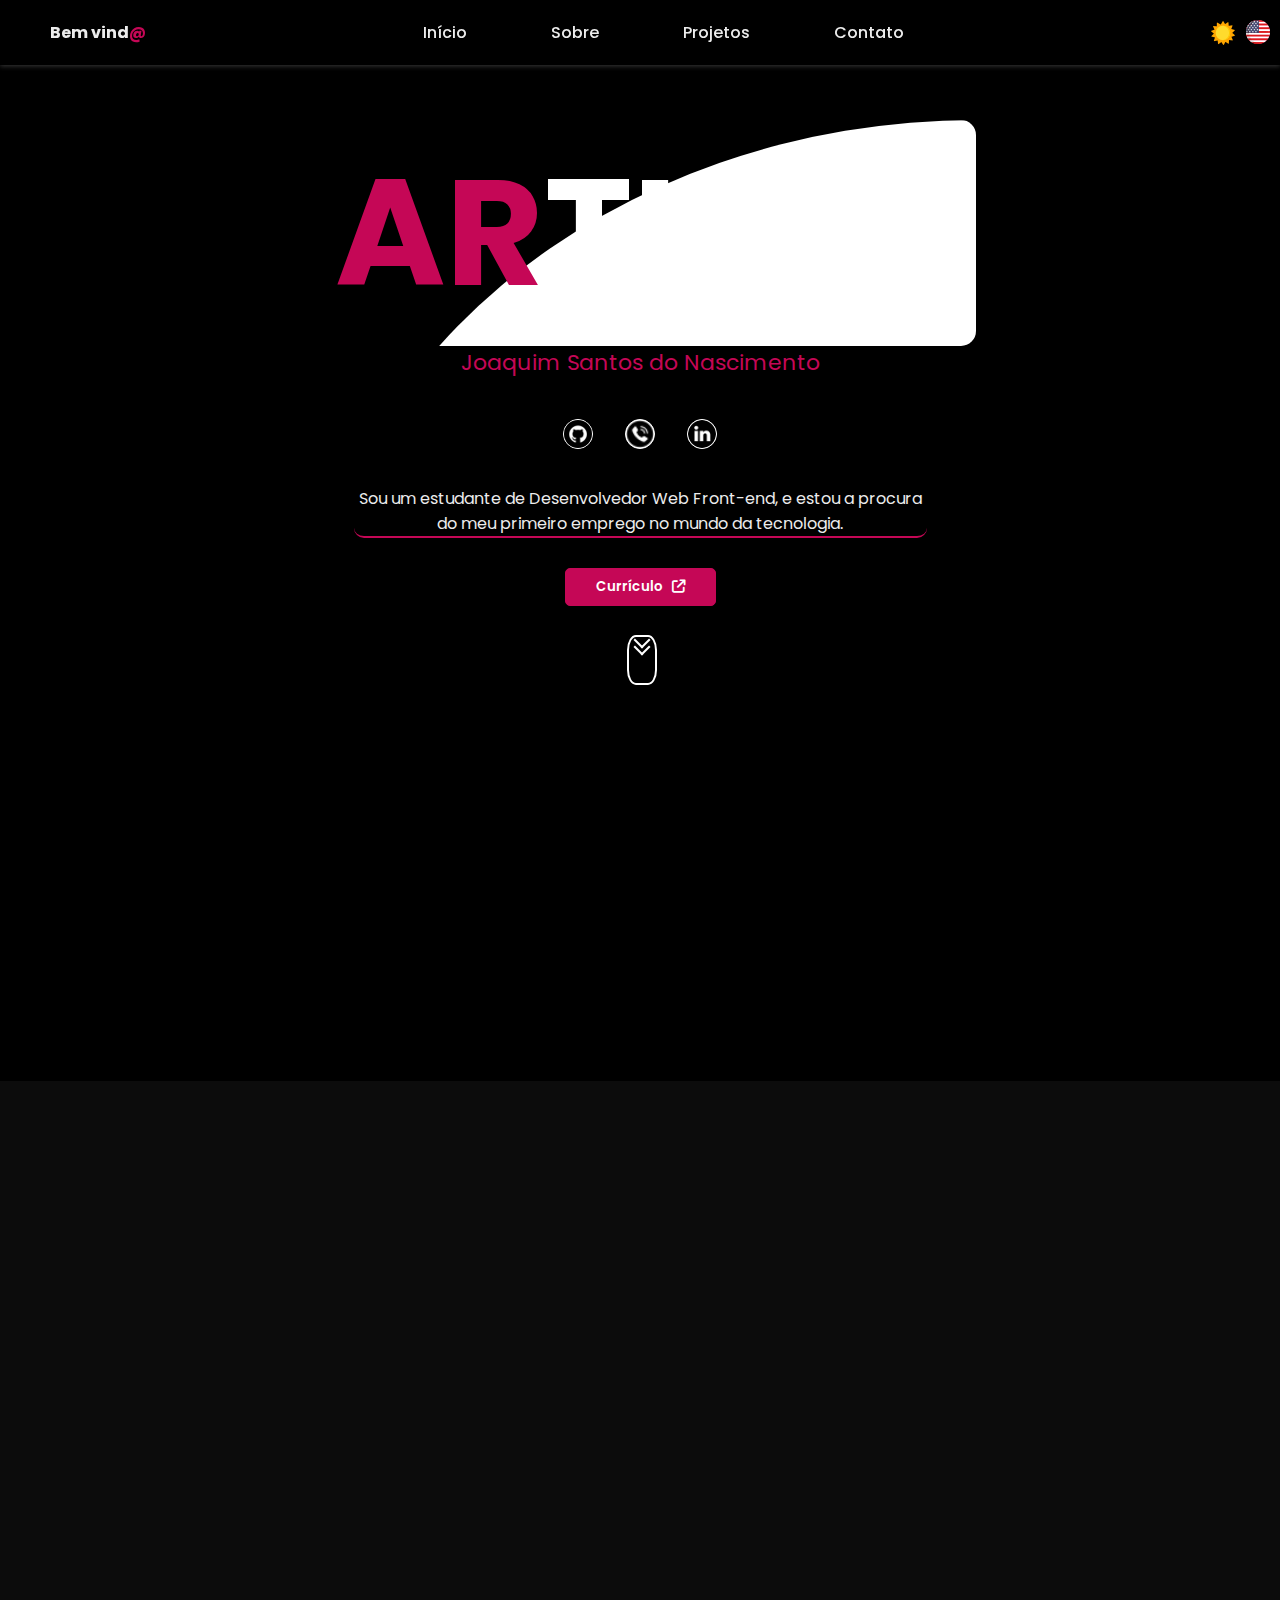
==== commit 36b9329b: "Changing style and fix some Script" ====
--- a/index.html
+++ b/index.html
@@ -40,12 +40,13 @@
         <!--===== THEME COLOR DIV's =====-->
         <div class="theme">
             <div id="dark"
-                onclick="themeToggle(); changeRed(); changeRed2(); changeRed3(); changeRed4(); changeGH(); changeGH2(); changeGH3(); changeGH4(); changeWeather(); changeAbt(); changeAbt2(); changeAbt3(); changeAbt4(); changeAbt5(); changeTop(); changeTop2()">
+                onclick="themeToggle(); changeCall(); changeCall0(); changeRed(); changeRed2(); changeRed3(); changeRed4(); changeRed5(); changeGH(); changeGH2(); changeGH3(); changeGH4(); changeGH5(); changeWeather(); changeAbt(); changeAbt2(); changeAbt3(); changeAbt4(); changeAbt5(); changeTop(); changeTop2()">
                 <img src="img/Weather/sunny.png" id="moon">
             </div>
         </div>
     </nav>
     <div id="container" class="container">
+
         <!--========== HOME DIV =============-->
         <section class="home" id="home">
             <!--====== HEADER =========-->
@@ -53,7 +54,7 @@
             <div class="start">
                 <div class="start-cont">
                     <div class="arthur">
-                        <h1><span class="hover">AR</span>THUR</span></h1>
+                        <h1 class="Unhover"><span class="hover">AR</span><span>THUR</span></h1>
                     </div>
                     <p id="s" class="blue">Joaquim Santos do Nascimento</p>
                     <div class="icon-start">
@@ -69,7 +70,8 @@
                             <img id="lin" src="img/icon/in.png" class="icon-img">
                         </a>
                     </div>
-                    <p class="im">Sou um Desenvolvedor Web Front-end Junior, e estou a procura <br> do meu primeiro
+                    <p class="im">Sou um estudante de Desenvolvedor Web Front-end, e estou a procura <br> do meu
+                        primeiro
                         emprego no
                         mundo da
                         tecnologia.
@@ -89,68 +91,56 @@
                 </div>
             </div>
         </section>
-
         <!--========== ABOUT DIV =============-->
         <section id="about" class="about">
             <div class="about_personal">
-                <h1 data-aos="fade-down" class="detalhes" id="details">Detalhes<span class="blue"> pessoais</span></h1>
+                <h1 data-aos="fade-down" class="detalhes" id="details">Detalhes<span class="blue"> pessoais</span>
+                </h1>
             </div>
             <!---->
             <div class="about-content">
                 <div class="left-about" data-aos="fade-right">
-                    <img src="img/imgCont/me.svg" id="me-img">
+                    <img src="img/imgCont/meR.svg" id="me-img">
                 </div>
                 <!---->
                 <div class="right-about" data-aos="fade-left">
-                    <h1 class="mim">Sobre <span class="blue">mim</span></h1>
-                    <p id="desc"> &nbsp &nbsp Optei pelo mundo da tecnologia pelo fato de que eu sempre amei usar
-                        computadores, e quando
-                        descobri que poderia trabalhar usando-os, não pensei duas vezes.
+                    <h1 class="mim">Sobre <span class="blue ">mim</span></h1>
+                    <p id="desc"> &nbsp &nbsp Não gosto de conforto! gosto sempre de me desafiar a aprender coisas
+                        difíceis dentro e fora da programação. Tenho uma fome enorme de me desenvolver
+                        profissionalmente.
                     </p>
                     <!---->
                     <div class="icon-about">
                         <div class="icon1">
-                            <div class="iconL">
+                            <div class="iconL ">
                                 <img src="img/icon-about/calendarWHITE.png" id="calender">
-                                <p class="age"><span class="blue">Idade</span>:</p>
-                            </div>
-                            <p> 24 anos - 09/05/1999</p>
+                            </div>
+                            <p class="upDown "> 24 anos - 09/05/1999</p>
                         </div>
                         <!---->
                         <div class="icon1">
-                            <div class="iconL">
-                                <img src="img/icon-about/zapWHITE.png" id="zaap">
-                                <p class="phone"><span class="blue">Phone/Whatsapp</span>:</p>
-                            </div>
-                            <p> 81 987344685</p>
+                            <div class="iconL ">
+                                <img src="img/icon-about/emailWHITE.png" id="eml">
+                            </div>
+                            <p class="upDown "> arthursantosae@hotmail.com</p>
                         </div>
                         <!---->
                         <div class="icon1">
-                            <div class="iconL">
-                                <img src="img/icon-about/emailWHITE.png" id="eml">
-                                <p class="email"><span class="blue">Email</span>:</p>
-                            </div>
-                            <p> arthursantosae@hotmail.com</p>
+                            <div class="iconL iconLocation">
+                                <img src="img/icon-about/locationWHITE.png" id="location">
+                            </div>
+                            <p class="upDown "> Vitória de Santo Antão,
+                                Pernambuco - Brasil
+                            </p>
                         </div>
                         <!---->
                         <div class="icon1">
-                            <div class="iconL">
-                                <img src="img/icon-about/locationWHITE.png" id="location">
-                                <p class="localizacao"><span class="blue">Localização</span>:</p>
-                            </div>
-                            <p> Vitória de Santo Antão,
-                                Pernambuco - Brasil</p>
-                        </div>
-                        <!---->
-                        <div class="icon1">
-                            <div class="iconL">
+                            <div class="iconL ">
                                 <img src="img/icon-about/mortarboardWHITE.png" class="abt-img" id="education">
-                                <p class="educacao"><span class="blue">Educação</span>:</p>
-                            </div>
-                            Graduação - Análise e
-                            Desenvolvimento
-                            de Sistemas
-                            (andamento)</p>
+                            </div>
+                            <p class="upDown ">
+                                Graduação - Análise e Desenvolvimento de Sistemas (2/5)
+                            </p>
                         </div>
                     </div>
                 </div>
@@ -161,173 +151,154 @@
             <h1 data-aos="fade-down" class="project_tt">Aqui estão <span class="blue">meus projetos</span></h1>
             <!---->
             <div class="project-container">
-                <!---->
                 <div class="swiper mySwiper">
                     <div class="swiper-wrapper">
                         <!--== LANDING PAGE ==-->
-                        <div class="p2 swiper-slide">
-                            <div class="web_desc web_desc2" data-aos="fade-left">
-                                <h1>Landing Page</h1>
-                                <p>Esse projeto é muito especial para mim porque foi o primeiro que construi. Eu
-                                    tinha
-                                    várias opções de projetos e esse era o mais difícil, advinha qual eu escolhi?
-                                </p>
-                                <div class="tools tools2">
+                        <div class="port">
+                            <!--== XXXXXXXXXXXXXXXXXXXXXXX ==-->
+                            <div class="base  basex" data-aos="zoom-in-left">
+                                <img src="img/project img/pjc1.png" class="pageImg">
+                                <div class="titleBase">
+                                    <h1>Landing Page</h1>
+                                    <p>Página totalmente responsiva</p>
+                                </div>
+                                <div class="tools toolsX">
                                     <h4 class="realse realseJ">Javascript</h4>
                                     <h4 class="realse realseH">HTML</h4>
                                     <h4 class="realse realseC">CSS</h4>
                                 </div>
-                                <div class="reeed">
+                                <div class="reeed reeedX">
                                     <a href="https://arthurkhalifa.github.io/coursesWeb/" target="_blank"
                                         class="red1"><img src="img/icon/nxW.png" id="reed1"></a>
                                     <a href="https://github.com/ArthurKhalifa/coursesWeb" target="_blank"
                                         class="red2"><img src="img/icon/gW.png" id="reed2"></a>
                                 </div>
                             </div>
-                            <a href="https://arthurkhalifa.github.io/coursesWeb/" target="_blank">
-                                <div class="project-item" data-aos="zoom-in">
-                                    <img src="img/project img/pjc1.png" class="project-img">
-                                    <div class="project-data">
-                                        <h3 class="project_title">Landing Page</h3>
-                                        <p class="project_description">Landing Page totalmente responsiva.</p>
-                                    </div>
-                                </div>
-                            </a>
-                        </div>
-                        <!--== THE BOYS HERO ==-->
-                        <div class="p2 swiper-slide">
-                            <div class="web_desc web_desc2" data-aos="fade-left">
-                                <h1>Gerenciamento de Heróis</h1>
-                                <p>Projeto comum, mas eu precisava aplicar os conhecimentos teóricos em algo prático, e
-                                    esse projeto eu pude aplicar o que aprendi.
-                                </p>
-                                <div class="tools tools2">
-                                    <h4 class="realse realseJ">Angular</h4>
-                                    <h4 class="realse realseJ">Typecript</h4>
+                            <!--== X ==-->
+                            <div class="base" data-aos="zoom-in-up">
+                                <img src="img/project img/ds.png" class="pageImg">
+                                <div class="titleBase">
+                                    <h1>Discord</h1>
+                                    <p>'Clone' do Discord</p>
+                                </div>
+                                <div class="tools toolsX">
+                                    <h4 class="realse realseR">ReactJS</h4>
                                     <h4 class="realse realseH">HTML</h4>
                                     <h4 class="realse realseC">CSS</h4>
                                 </div>
-                                <div class="reeed">
-                                    <a href="https://exercicio-angular-red.vercel.app/dashboard" target="_blank"
-                                        class="red1"><img src="img/icon/nxW.png" id="reed7"></a>
-                                    <a href="https://github.com/ArthurKhalifa/Angular-Exercice" target="_blank"
-                                        class="red2"><img src="img/icon/gW.png" id="reed8"></a>
-                                </div>
-                            </div>
-                            <a href="https://exercicio-angular-red.vercel.app/dashboard" target="_blank">
-                                <div class="project-item" data-aos="zoom-in">
-                                    <img src="img/project img/tb.png" class="project-img">
-                                    <div class="project-data">
-                                        <h3 class="project_title">Gerenciamento de Heróis</h3>
-                                        <p class="project_description">Adiciona/remove/edita.</p>
-                                    </div>
-                                </div>
-                            </a>
-                        </div>
-                        <!--== HBO MAX ==-->
-                        <div class="p2 swiper-slide">
-                            <div class="web_desc web_desc2" data-aos="fade-right">
-                                <h1>HBO MAX FILMES!</h1>
-                                <p>Consumindo bibliotecas, construi uma cópia do site que gosto,<br> HBO MAX. Levou uns
-                                    dias, mas aprendi bastente (foi um baita desafio!)
-                                </p>
-                                <div class="tools tools2">
+                                <div class="reeed reeedX">
+                                    <a href="https://discord-navy.vercel.app/" target="_blank" class="red1"><img
+                                            src="img/icon/nxW.png" id="reed9"></a>
+                                    <a href="https://github.com/ArthurKhalifa/Discord" target="_blank" class="red2"><img
+                                            src="img/icon/gW.png" id="reed10"></a>
+                                </div>
+                            </div>
+                            <!--== X ==-->
+                            <div class="base basex" data-aos="zoom-in-right">
+                                <img src="img/project img/tbHBO.png" class="pageImg">
+                                <div class="titleBase">
+                                    <h1>HBO MAX</h1>
+                                    <p>Catálogo de Filmes</p>
+                                </div>
+                                <div class="tools toolsX">
                                     <h4 class="realse realseJ">Javascript</h4>
                                     <h4 class="realse realseH">HTML</h4>
                                     <h4 class="realse realseC">CSS</h4>
                                 </div>
-                                <div class="reeed">
+                                <div class="reeed reeedX">
                                     <a href="https://arthurkhalifa.github.io/Catalogo-De-Filmes/" class="red1"
-                                        target="_blank"><img src="img/icon/nxW.png" id="reed3"></a>
+                                        target="_blank"><img src="img/icon/nxW.png" id="reed3">
+                                    </a>
                                     <a href="https://github.com/ArthurKhalifa/Catalogo-De-Filmes" class="red2"
-                                        target="_blank"><img src="img/icon/gW.png" id="reed4"></a>
-                                </div>
-                            </div>
-                            <a href="https://arthurkhalifa.github.io/Catalogo-De-Filmes/" target="_blank">
-                                <div class="project-item" data-aos="zoom-in">
-                                    <img src="img/project img/tbHBO.png" class="project-img" id="img2">
-                                    <div class="project-data">
-                                        <h3 class="project_title">HBO MAX Filmes</h3>
-                                        <p class="project_description">Recriação do Site HBO MAX Filmes.</p>
-                                    </div>
-                                </div>
-                            </a>
-                        </div>
-                        <!--== FEEDBACK ==-->
-                        <div class="p2 swiper-slide">
-                            <div class="web_desc web_desc2" data-aos="fade-left">
-                                <h1>Serviço de FeedBack</h1>
-                                <p>Simples mas aprendi bastante a trabalhar com components, hook's e outras
-                                    funcionalidades
-                                    básicas do ReactJS
-                                </p>
-                                <div class="tools tools2">
-                                    <h4 class="realse realseR">ReactJS</h4>
-                                    <h4 class="realse realseH">HTML</h4>
-                                    <h4 class="realse realseC">CSS</h4>
-                                </div>
-                                <div class="reeed">
-                                    <a href="https://feed-back-nu.vercel.app/" target="_blank" class="red1"><img
-                                            src="img/icon/nxW.png" id="reed5"></a>
-                                    <a href="https://github.com/ArthurKhalifa/FeedBack" target="_blank"
-                                        class="red2"><img src="img/icon/gW.png" id="reed6"></a>
-                                </div>
-                            </div>
-                            <a href="https://feed-back-nu.vercel.app/" target="_blank">
-                                <div class="project-item" data-aos="zoom-in">
-                                    <img src="img/project img/fb.png" class="project-img">
-                                    <div class="project-data">
-                                        <h3 class="project_title2">FEEDBACK</h3>
-                                        <p class="project_description2">Coleta de Informações</p>
-                                    </div>
-                                </div>
-                            </a>
+                                        target="_blank"><img src="img/icon/gW.png" id="reed4">
+                                    </a>
+                                </div>
+                            </div>
+                            <!--== XXXXXXXXXXXXXXXXXXXXXXXXXXXXXXX ==-->
+                            <div class="portUp">
+                                <div class="base">
+                                    <img src="img/project img/fb.png" class="pageImg">
+                                    <div class="titleBase">
+                                        <h1>Serviço de FeedBack</h1>
+                                        <p>Coleta de Satisfação</p>
+                                    </div>
+                                    <div class="tools toolsX">
+                                        <h4 class="realse realseR">ReactJS</h4>
+                                        <h4 class="realse realseH">HTML</h4>
+                                        <h4 class="realse realseC">CSS</h4>
+                                    </div>
+                                    <div class="reeed reeedX">
+                                        <a href="https://feed-back-nu.vercel.app/" target="_blank" class="red1"><img
+                                                src="img/icon/nxW.png" id="reed5">
+                                        </a>
+                                        <a href="https://github.com/ArthurKhalifa/FeedBack" target="_blank"
+                                            class="red2"><img src="img/icon/gW.png" id="reed6">
+                                        </a>
+                                    </div>
+                                </div>
+
+                                <!--== X ==-->
+                                <div class="base">
+                                    <img src="img/project img/tb.png" class="pageImg">
+                                    <div class="titleBase">
+                                        <h1>Gerenciamento de Heróis</h1>
+                                        <p>Edite/Adicione/Remova</p>
+                                    </div>
+                                    <div class="tools toolsX">
+                                        <h4 class="realse realseA">Angular</h4>
+                                        <h4 class="realse realseH">HTML</h4>
+                                        <h4 class="realse realseC">CSS</h4>
+                                    </div>
+                                    <div class="reeed reeedX">
+                                        <a href="https://exercicio-angular-red.vercel.app/dashboard" target="_blank"
+                                            class="red1">
+                                            <img src="img/icon/nxW.png" id="reed7">
+                                        </a>
+                                        <a href="https://github.com/ArthurKhalifa/Angular-Exercice" target="_blank"
+                                            class="red2">
+                                            <img src="img/icon/gW.png" id="reed8">
+                                        </a>
+                                    </div>
+                                </div>
+                            </div>
                         </div>
                     </div>
                     <div class="swiper-button-next" id="arrow"></div>
                     <div class="swiper-button-prev" id="arrow"></div>
                 </div>
                 <div class="seeMore">
-                    <button class="seeMais">Ver mais</button>
+                    <button class="seeMais" onclick="more()">Ver mais</button>
                 </div>
             </div>
         </section>
-
         <!--========== CONTACT DIV =============-->
         <section id="contact" class="contact">
             <div class="main-contact">
                 <div class="left-cont" data-aos="zoom-in-right">
                     <h1 id="contact_me">Entre em <span class="blue">contato</span>!</h1>
                     <p id="send">Mande-me um e-mail ou mande uma mensagem em uma de minhas redes:</p>
-                    <span id="shine" class="blue">arthursantosae@hotmail.com</span>
-
+                        <p id="shine" class="blue">arthursantosae@hotmail.com</p>
                     <!--======= CONTACT ICONS ==========-->
                     <div class="icon-contact">
-                        <div class="a2">
-                            <a href="https://www.linkedin.com/in/arthursantos00/" target="_blank">
-                                <img src="img/icon/in.png" class="icon-img">
-                            </a>
+                        <a href="https://www.linkedin.com/in/arthursantos00/" target="_blank" class="a2">
+                            <img src="img/icon/in.png" class="icon-img">
                             <p>Linkedin</p>
-                        </div>
-                        <!---->
-                        <div class="a3">
-                            <a href="https://github.com/ArthurKhalifa" target="_blank">
-                                <img src="img/icon/git.png" class="icon-img">
-                            </a>
+                        </a>
+                        <!---->
+                        <a href="https://github.com/ArthurKhalifa" target="_blank" class="a3">
+                            <img src="img/icon/git.png" class="icon-img">
                             <p>Github</p>
-                        </div>
-                        <!---->
-                        <div class="a4">
-                            <a href="https://wa.me/5581987344685" target="_blank">
-                                <img src="img/icon/call32.png" class="icon-img">
-                            </a>
+                        </a>
+                        <!---->
+                        <a href="https://wa.me/5581987344685" target="_blank" class="a4">
+                            <img src="img/icon/call32.png" class="icon-img">
                             <p>Whatsapp</p>
-                        </div>
+                        </a>
                     </div>
                 </div>
                 <!---->
                 <div class="right-cont" data-aos="zoom-in-left">
-                    <img src="img/imgCont/call.svg" id="img-right">
+                    <img src="img/imgCont/callR.svg" id="img_right">
                 </div>
             </div>
             <!--======= MENSAGEM ==========-->
@@ -364,9 +335,9 @@
         <img src="img/flags/usa.png" id="flagEn">
     </a>
     <!--===== TOP BUTTON =====-->
-    <div class="top">
-        <a href="#home"><img id="top" src="img/icon/tp.png"></a>
-    </div>
+    <!-- <div class="top">
+        <a href="#home"><img src="img/icon/tp.png" class="Ttop"></a>
+    </div> -->
     <!--===== JAVASCRIPT =====-->
     <script src="script.js" defer></script>
     <script src="https://code.jquery.com/jquery-3.6.4.js"></script>
--- a/style.css
+++ b/style.css
@@ -19,36 +19,38 @@
 
 /*=====DARK THEME DEFAULT=====*/
 :root {
-    --lines: linear-gradient(black, black, #c56c07, #c56c07);
+    --lines: linear-gradient(black, black, #C56C07, #C56C07);
     --color-w: black;
-    --red: #c56c07;
-    --redR: #c56c07;
+    --red: #C56C07;
+    --redR: #07c5a5;
     --bg-dark: #fff;
     --color-input: #fff;
     --bg-input: #212c31;
     --res2: #ffffff;
     --res: rgb(240, 240, 240);
     --bg-scroll: black;
-    --shadow: #c56c07 0px 5px 15px;
+    --shadow: #C56C07 0px 5px 15px;
     --bg-border: #212c3;
+    --pj-bg: #F0F0F0;
     --gray: rgb(87, 87, 87);
-    --bg-radiant: linear-gradient(180deg, transparent, #c56c07);
+    --bg-radiant: linear-gradient(180deg, transparent, #C56C07);
 }
 
 /*=====LIGHT THEME=====*/
 
 .light:root {
-    --lines: linear-gradient(#fff, #fff, #c56c07, #c56c07);
+    --lines: linear-gradient(#fff, #fff, #c50756, #c50756);
     --color-w: #ececec;
-    --red: #c56c07;
+    --red: #c50756;
     --res: #000000;
     --res2: rgb(12, 12, 12);
     --color-input: #0C0C0C;
     --bg-input: #fff;
-    --shadow: #c56c07 0px 5px 15px;
+    --shadow: #c50756 0px 5px 15px;
     --bg-scroll: #fff;
     --bg-border: #fff;
-    --bg-radiant: linear-gradient(180deg, transparent, #c56c07);
+    --pj-bg: #121518;
+    --bg-radiant: linear-gradient(180deg, transparent, #c50756);
     --gray: rgb(179, 179, 179);
 }
 
@@ -73,6 +75,19 @@
 
 .reeed {
     display: flex;
+}
+
+.swiper-slide {
+    position: relative;
+}
+
+.what1,
+.what2,
+.what3,
+.what4,
+.what5 {
+    display: none;
+    position: absolute;
 }
 
 /*===================== HEADER =====================*/
@@ -127,7 +142,7 @@
     align-items: center;
     border-bottom: 2px solid transparent gray;
     position: fixed;
-    z-index: 999;
+    z-index: 99999999;
     color: var(--res);
 }
 
@@ -203,13 +218,14 @@
     display: flex;
 }
 
-#top {
+.Ttop {
     width: 32px;
     height: 32px;
     transition: 0.5s;
-}
-
-#top:hover {
+    z-index: 9999999;
+}
+
+.Ttop:hover {
     margin-bottom: 10px;
     transition: 0.5s;
 }
@@ -221,6 +237,7 @@
     height: 100%;
     position: relative;
 }
+
 
 /*=========== THEME ===========*/
 
@@ -262,6 +279,8 @@
     margin-top: 20px;
     margin-bottom: 20px;
     display: flex;
+    align-items: center;
+    justify-content: center;
 }
 
 #git,
@@ -280,8 +299,6 @@
 
 .start-cont h1 {
     font-size: 150px;
-
-
 }
 
 .arthur {
@@ -299,16 +316,17 @@
     position: relative;
     color: var(--bg-border);
     overflow: hidden;
-    box-shadow: var(--shadow);
 }
 
 /*== ANIMATION BORDER ==*/
 .arthur::before {
     content: '';
     position: absolute;
-    width: 150px;
-    height: 600%;
-
+    width: 200%;
+    height: 500%;
+    inset: 0px;
+    z-index: 9999;
+    border-radius: 50%;
     background-image: var(--lines);
     animation: animate 8s linear infinite;
 }
@@ -316,9 +334,9 @@
 .arthur::after {
     content: '';
     position: absolute;
-    inset: 6px;
+    inset: 1000px;
     background-color: var(--res);
-    border-radius: 10px;
+    border-radius: 5px;
 }
 
 /*==== LINES RGB ====*/
@@ -334,7 +352,10 @@
 
 .arthur h1 {
     font-weight: 700;
-    z-index: 99;
+}
+
+.Unhover {
+    z-index: 999999;
 }
 
 .hover {
@@ -361,7 +382,6 @@
 .btnCV:hover {
     background-color: var(--res);
     color: var(--red);
-
 }
 
 .cv-button {
@@ -430,6 +450,7 @@
     height: 100%;
     background-color: var(--res2);
     padding-top: 80px;
+    position: relative;
 }
 
 .about-content {
@@ -444,12 +465,32 @@
 }
 
 #desc {
-    text-align: start;
-    border-top: 2px solid #c56c07;
-    border-bottom: 2px solid #c56c07;
+    text-align: center;
+    border-bottom: 2px solid var(--red);
     border-radius: 10px;
-    padding: 20px 20px;
-    margin: 0px 20px;
+    padding: 20px;
+}
+
+.icon-about p {
+    text-align: center;
+    border-bottom: 2px solid var(--red);
+    border-radius: 10px;
+    padding: 0px 5px;
+}
+
+.im {
+    text-align: center;
+    border-bottom: 2px solid var(--red);
+    border-radius: 10px;
+    padding: 0px 5px;
+    margin: 0px 10px;
+}
+
+.base p {
+    text-align: center;
+    border-bottom: 2px solid var(--red);
+    border-radius: 10px;
+    padding: 0px 5px;
 }
 
 .left-about {
@@ -464,10 +505,19 @@
 .right-about {
     width: 50%;
     margin-top: 100px;
+    padding: 10px;
+    padding-left: 25px;
     display: flex;
     flex-direction: column;
-    align-items: center;
-
+    align-items: start;
+}
+
+.mim {
+    width: 100%;
+    display: flex;
+    justify-content: center;
+    margin-bottom: 10px;
+    gap: 5px;
 }
 
 .abt-img {
@@ -477,8 +527,10 @@
 
 .icon-about {
     display: flex;
+    text-align: start;
     flex-direction: column;
-    margin-top: 20px;
+    margin-top: 10px;
+    padding: 10px;
 }
 
 .icon1 {
@@ -490,7 +542,17 @@
 .iconL {
     display: flex;
     gap: 5px;
-}
+    border-radius: 8px;
+    padding: 9px;
+    background-color: var(--red);
+}
+
+.upDown {
+    display: flex;
+    align-items: center;
+}
+
+
 
 
 /*===================== PROJECT ========================*/
@@ -567,11 +629,11 @@
 } */
 
 .web_desc {
-    text-align: start;
+    display: flex;
+    width: 90%;
     padding-top: 20px;
     padding-right: 10px;
     padding-left: 10px;
-    margin-left: 15px;
     border-top: 2px solid #c56c07;
     border-bottom: 2px solid #c56c07;
     box-shadow: rgb(38, 57, 77) 0px 20px 30px -20px;
@@ -596,17 +658,45 @@
 
 .tools {
     display: flex;
+    flex-wrap: wrap;
+    justify-content: center;
     align-items: center;
     gap: 20px;
-    margin-top: 40px;
+    margin-top: 10px;
 }
 
 .realse {
     color: var(--res);
+    border: 1px solid black;
     background-color: var(--bg-scroll);
+    color: var(--bg-input);
     padding: 5px 15px;
+    color: black;
     border-radius: 3px;
     transition: all 0.5s ease-in-out;
+}
+
+.realseJ {
+    background-color: #d4bf1b;
+
+}
+
+.realseH {
+    background-color: #F4804E;
+
+}
+
+.realseC {
+    background-color: #2965F1;
+
+}
+
+.realseR {
+    background-color: #61DBFB;
+}
+
+.realseA {
+    background-color: #cf2828;
 }
 
 #reed1 {
@@ -677,6 +767,24 @@
 }
 
 #reed8:hover {
+    transform: scale(1.2);
+    transition: all 0.2s ease-in-out;
+}
+
+#reed9 {
+    width: 32px;
+}
+
+#reed9:hover {
+    transform: scale(1.2);
+    transition: all 0.2s ease-in-out;
+}
+
+#reed10 {
+    width: 32px;
+}
+
+#reed10:hover {
     transform: scale(1.2);
     transition: all 0.2s ease-in-out;
 }
@@ -692,21 +800,89 @@
     width: 100%;
     height: 100%;
     display: flex;
-    align-items: center;
+    justify-content: center;
+    align-items: center;
+    text-align: center;
     transition: 0.5s;
 }
 
+/*==================================*/
+.port {
+    width: 100%;
+    display: flex;
+    flex-wrap: wrap;
+    align-items: center;
+    justify-content: center;
+}
+
+.portUp {
+    display: none;
+}
+
+.ativado {
+    display: flex;
+}
+
+.portUp.ativado {
+    display: flex;
+}
+
+.pageImg {
+    width: 100%;
+}
+
+
+.base {
+    width: 31.5%;
+    display: flex;
+    background-color: var(--pj-bg);
+    flex-direction: column;
+    align-items: center;
+    margin: 10px;
+    border: 5px solid rgb(37, 38, 54);
+    border-radius: 3px;
+    box-shadow: rgba(14, 30, 37, 0.12) 0px 2px 4px 0px, rgba(14, 30, 37, 0.32) 0px 2px 16px 0px;
+}
+
+.base:hover {
+    .pageImg {
+        border-bottom: 5px solid var(--red);
+        transition: 0;
+    }
+}
+
+.base p {
+    color: rgb(128, 128, 128);
+}
+
+.basex {
+    margin-top: 80px;
+}
+
+.pageImg {
+    transition: 0;
+    border-bottom: 5px solid rgb(37, 38, 54);
+}
+
+.ativado {
+    .portUp {
+        display: flex;
+    }
+}
+
+/*==================================*/
+
 .web_desc2 {
     display: flex;
     flex-direction: column;
-    align-items: end;
+    align-items: center;
     color: var(--gray);
     padding-right: 20px;
     padding-left: 50px;
 }
 
 .web_desc2 p {
-    text-align: end;
+    text-align: center;
 }
 
 /*=== P3 ===*/
@@ -720,7 +896,6 @@
 
 .web_desc3 {
     background-image: linear-gradient(to right, rgb(167, 52, 77), #07121A);
-    margin-left: 20px;
     padding-right: 50px;
 }
 
@@ -738,32 +913,11 @@
 #img3 {
     width: 100%;
     height: 350px;
-}
-
-.project-item {
-    position: relative;
-    cursor: pointer;
-    border-radius: 5px;
-    overflow: hidden;
-}
-
-.project-item::after,
-.project-data {
-    position: absolute;
-    transition: all 1s;
-    color: white;
 }
 
 .project-img {
     vertical-align: middle;
     transition: all 1s;
-}
-
-.project-item::after {
-    content: '';
-    inset: 0;
-    background: var(--bg-radiant);
-    opacity: 0;
 }
 
 .project-data {
@@ -813,24 +967,6 @@
     transition: 0.2s;
 }
 
-/*===================== PROJECT HOVER =====================*/
-
-.project-item:hover::after {
-    opacity: 1;
-}
-
-.project-item:hover .project-img {
-    transform: scale(1.1);
-}
-
-.project-item:hover .project_description {
-    display: block;
-}
-
-.project-item:hover .project-data {
-    transform: translateY(-2rem);
-}
-
 /*===================== CONTACT =====================*/
 .contact {
     margin-top: 200px;
@@ -864,7 +1000,7 @@
     height: 100%;
 }
 
-#img-right {
+#img_right {
     width: 100%;
     height: 100%;
 }
@@ -882,13 +1018,14 @@
     width: 80%;
     margin-bottom: 20px;
     background-color: var(--red);
-    padding: 5px 10px;
+    padding: 18px 10px;
     font-weight: 500;
     border-radius: 5px;
     border: 1px solid var(--red);
     box-shadow: rgba(0, 0, 0, 0.15) 1.95px 1.95px 2.6px;
     text-align: center;
     display: flex;
+    align-items: center;
     color: white;
     flex-direction: column;
 }
@@ -905,13 +1042,14 @@
     width: 60%;
     margin-bottom: 20px;
     background-color: var(--red);
-    padding: 5px 10px;
+    padding: 18px 10px;
     font-weight: 500;
     border-radius: 5px;
     border: 1px solid var(--red);
     box-shadow: rgba(0, 0, 0, 0.15) 1.95px 1.95px 2.6px;
     text-align: center;
     display: flex;
+    align-items: center;
     color: white;
     flex-direction: column;
 }
@@ -928,13 +1066,14 @@
     width: 40%;
     margin-bottom: 20px;
     background-color: var(--red);
-    padding: 5px 10px;
+    padding: 18px 10px;
     font-weight: 500;
     border-radius: 5px;
     color: white;
     border: 1px solid var(--red);
     box-shadow: rgba(0, 0, 0, 0.15) 1.95px 1.95px 2.6px;
     text-align: center;
+    align-items: center;
     display: flex;
     flex-direction: column;
 }
@@ -965,8 +1104,8 @@
 .msg {
     width: 90%;
     height: auto;
-    border-top: 2px solid #c56c07;
-    border-bottom: 2px solid #c56c07;
+    border-top: 2px solid var(--red);
+    border-bottom: 2px solid var(--red);
     border-radius: 8px;
     margin-bottom: 100px;
 }
@@ -1089,7 +1228,7 @@
     position: fixed;
     top: 20px;
     right: 10px;
-    z-index: 9999;
+    z-index: 9999999999999999;
     transition: 0.5 ease-in-out;
 }
 
@@ -1097,7 +1236,7 @@
     position: fixed;
     top: 20px;
     right: 10px;
-    z-index: 9999;
+    z-index: 9999999999999999;
     transition: 0.5 ease-in-out;
 }
 
@@ -1112,8 +1251,19 @@
 }
 
 /*==================== MIDEA QUERY =====================*/
+@media screen and (max-width: 1090px) {
+    .basex {
+        margin-top: 0;
+        margin: 10px;
+    }
+}
 
 @media screen and (max-width: 770px) {
+
+    .base {
+        width: 100%;
+    }
+
     .toggle-button {
         display: flex;
     }
@@ -1158,7 +1308,7 @@
         background-color: var(--res);
         transition: 0.5s;
         box-shadow: rgba(0, 0, 0, 0.45) 0px 25px 20px -20px;
-        z-index: 9;
+        z-index: 9999999;
     }
 
     .welcome {
@@ -1187,7 +1337,7 @@
 
     /*===== Change Lines Width =====*/
     .arthur::before {
-        width: 70px;
+        width: 1100px;
     }
 
     /*===== PROJECT DIV's =====*/
@@ -1211,7 +1361,6 @@
         width: 100%;
         margin: 0;
         padding-top: 25px;
-
         justify-content: center;
         text-align: center;
         align-items: center;
@@ -1220,7 +1369,7 @@
 
     .tools {
         justify-content: center;
-        margin-bottom: 50px;
+
     }
 
     .realseJ {
@@ -1365,7 +1514,7 @@
 
     /*===== Change Lines Width =====*/
     .arthur::before {
-        width: 55px;
+        width: 800px;
     }
 
 }
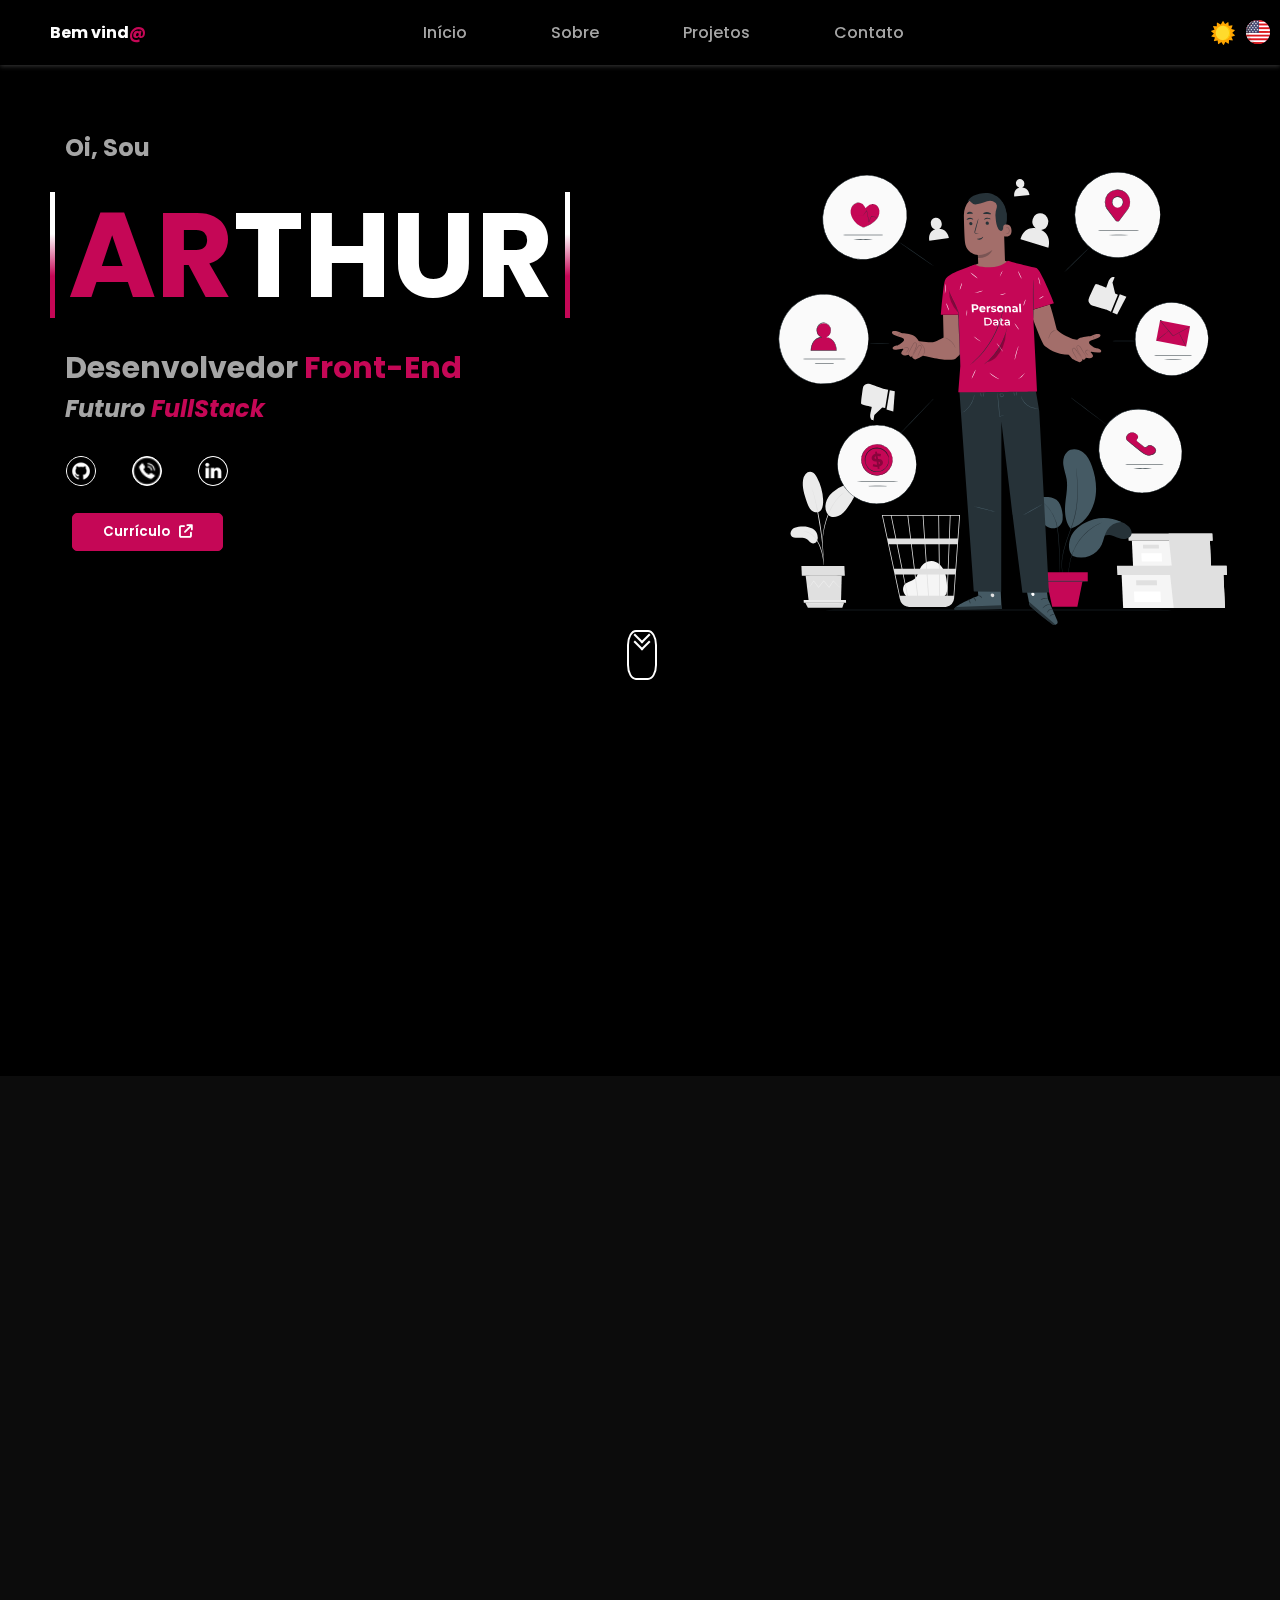
==== commit 88b53855: "Update style" ====
--- a/index.html
+++ b/index.html
@@ -40,7 +40,7 @@
         <!--===== THEME COLOR DIV's =====-->
         <div class="theme">
             <div id="dark"
-                onclick="themeToggle(); changeCall(); changeCall0(); changeRed(); changeRed2(); changeRed3(); changeRed4(); changeRed5(); changeGH(); changeGH2(); changeGH3(); changeGH4(); changeGH5(); changeWeather(); changeAbt(); changeAbt2(); changeAbt3(); changeAbt4(); changeAbt5(); changeTop(); changeTop2()">
+                onclick="themeToggle(); changeCall(); changeStt(); changeCall0(); changeRed(); changeRed2(); changeRed3(); changeRed4(); changeRed5(); changeGH(); changeGH2(); changeGH3(); changeGH4(); changeGH5(); changeWeather(); changeAbt(); changeAbt2(); changeAbt3(); changeAbt4(); changeAbt5(); changeTop(); changeTop2()">
                 <img src="img/Weather/sunny.png" id="moon">
             </div>
         </div>
@@ -53,35 +53,44 @@
             <!---->
             <div class="start">
                 <div class="start-cont">
-                    <div class="arthur">
-                        <h1 class="Unhover"><span class="hover">AR</span><span>THUR</span></h1>
-                    </div>
-                    <p id="s" class="blue">Joaquim Santos do Nascimento</p>
-                    <div class="icon-start">
-                        <a href="https://github.com/ArthurKhalifa" target="_blank" title="Github">
-                            <img id="git" src="img/icon/git.png" class="icon-img">
-                        </a>
-                        <!---->
-                        <a href="https://wa.me/5581987344685" target="_blank" title="Whatsapp">
-                            <img id="zapp" src="img/icon/call24.png" class="icon-img">
-                        </a>
-                        <!---->
-                        <a href="https://www.linkedin.com/in/arthursantos00/" target="_blank" title="Linkedin">
-                            <img id="lin" src="img/icon/in.png" class="icon-img">
-                        </a>
-                    </div>
-                    <p class="im">Sou um estudante de Desenvolvedor Web Front-end, e estou a procura <br> do meu
-                        primeiro
-                        emprego no
-                        mundo da
-                        tecnologia.
-                    </p>
-                    <!--===== BUTTON =====-->
-                    <a href="PtCV/CVpt.pdf" target="_blank">
-                        <button class="btnCV">Currículo&nbsp&nbsp
-                            <i class="fa-solid fa-arrow-up-right-from-square"></i>
-                        </button>
-                    </a>
+                    <div class="left-start" data-aos="zoom-out">
+                        <h2 class="oi">Oi, Sou</h2>
+                        <div class="arthur">
+                            <h1 class="Unhover"><span class="hover">AR</span><span>THUR</span></h1>
+                        </div>
+                        <!-- <p id="s" class="blue">Joaquim Santos do Nascimento</p> -->
+                        <h2 class="im">Desenvolvedor <span class="hover">Front-End</span>
+                        </h2>
+                        <h2 class="im2">Futuro <span class="hover">FullStack</span>
+                        </h2>
+                        <div class="icon-start">
+                            <div class="l-start">
+                                <a href="https://github.com/ArthurKhalifa" target="_blank" title="Github">
+                                    <img id="git" src="img/icon/git.png" class="icon-img">
+                                </a>
+                                <!---->
+                                <a href="https://wa.me/5581987344685" target="_blank" title="Whatsapp">
+                                    <img id="zapp" src="img/icon/call24.png" class="icon-img">
+                                </a>
+                                <!---->
+                                <a href="https://www.linkedin.com/in/arthursantos00/" target="_blank" title="Linkedin">
+                                    <img id="lin" src="img/icon/in.png" class="icon-img">
+                                </a>
+                            </div>
+                            <div class="r-start">
+                                <!--===== BUTTON =====-->
+                                <a href="PtCV/CVpt.pdf" target="_blank">
+                                    <button class="btnCV">Currículo&nbsp&nbsp
+                                        <i class="fa-solid fa-arrow-up-right-from-square"></i>
+                                    </button>
+                                </a>
+                            </div>
+                        </div>
+                    </div>
+                    <div class="right-start">
+                        <img src="img/imgCont/personP.svg" id="personStart" data-aos="fade-up-left">
+                    </div>
+
                     <!--===== SCROLL =====-->
                     <div class="scroll-button">
                         <a href="#about">
@@ -277,7 +286,7 @@
                 <div class="left-cont" data-aos="zoom-in-right">
                     <h1 id="contact_me">Entre em <span class="blue">contato</span>!</h1>
                     <p id="send">Mande-me um e-mail ou mande uma mensagem em uma de minhas redes:</p>
-                        <p id="shine" class="blue">arthursantosae@hotmail.com</p>
+                    <p id="shine" class="blue">arthursantosae@hotmail.com</p>
                     <!--======= CONTACT ICONS ==========-->
                     <div class="icon-contact">
                         <a href="https://www.linkedin.com/in/arthursantos00/" target="_blank" class="a2">
@@ -300,33 +309,6 @@
                 <div class="right-cont" data-aos="zoom-in-left">
                     <img src="img/imgCont/callR.svg" id="img_right">
                 </div>
-            </div>
-            <!--======= MENSAGEM ==========-->
-            <div class="msg" data-aos="zoom-in-down">
-                <div class="login-title">
-                    <h1 id="msg">Me mande uma <span class="blue">mensagem!</span></h1>
-                </div>
-                <!---->
-                <form action="https://formsubmit.co/4dae74864486491960cefb0a72d46016" method="post" class="textfield">
-                    <div class="login-flex">
-                        <input id="text" type="text" name="name" placeholder="Seu nome" class="tu" autocomplete="off"
-                            required>
-                        <input id="emaill" type="email" placeholder="Seu e-mail" autocomplete="off" required>
-                    </div>
-                    <!---->
-                    <div class="login-comment">
-                        <textarea id="comment" type="comment" name="message" cols="70" rows="10"
-                            placeholder="Digite sua mensagem" autocomplete="off" required></textarea>
-                        <input type="hidden" name="_captcha" value="false">
-                    </div>
-                    <!---->
-                    <div class="btn-div">
-                        <a href="#">
-                            <button type="submit" class="btn">Enviar</button>
-                        </a>
-                    </div>
-                    <input type="hidden" name="_next" value="https://arthurkhalifa.github.io/Portfolio/thanksPt.html">
-                </form>
             </div>
         </section>
     </div>
--- a/style.css
+++ b/style.css
@@ -20,7 +20,8 @@
 /*=====DARK THEME DEFAULT=====*/
 :root {
     --lines: linear-gradient(black, black, #C56C07, #C56C07);
-    --color-w: black;
+    --color-w: #000000;
+    --into: #505050;
     --red: #C56C07;
     --redR: #07c5a5;
     --bg-dark: #fff;
@@ -40,7 +41,8 @@
 
 .light:root {
     --lines: linear-gradient(#fff, #fff, #c50756, #c50756);
-    --color-w: #ececec;
+    --color-w: #fff;
+    --into: #a5a5a5;
     --red: #c50756;
     --res: #000000;
     --res2: rgb(12, 12, 12);
@@ -178,7 +180,7 @@
     list-style: none;
     border-right: 1px solid transparent;
     border-left: 1px solid transparent;
-    color: var(--color-w);
+    color: var(--into);
     transition: 0.2s;
     margin: 10px 15px;
 }
@@ -259,6 +261,11 @@
     transition: 0.5 ease-in-out;
 }
 
+#moon:hover {
+    transition: 0.5 ease-in-out;
+    transform: scale(1.2);
+}
+
 /*=======================================================*/
 .start {
     width: 100%;
@@ -267,11 +274,11 @@
 
 .start-cont {
     width: 100%;
-    display: flex;
-    flex-direction: column;
+    margin-top: 10px;
+    display: flex;
     text-align: center;
-    align-items: center;
-    justify-content: center;
+    align-items: left;
+    justify-content: start;
     padding-top: 120px;
 }
 
@@ -279,7 +286,9 @@
     margin-top: 20px;
     margin-bottom: 20px;
     display: flex;
+    flex-direction: column;
     align-items: center;
+    gap: 20px;
     justify-content: center;
 }
 
@@ -301,21 +310,47 @@
     font-size: 150px;
 }
 
+.left-start {
+    width: 60%;
+    display: flex;
+    flex-direction: column;
+    align-items: start;
+    padding-left: 50px;
+
+}
+
+.right-start {
+    width: 40%;
+}
+
 .arthur {
-    display: flex;
+    width: 700px;
+    display: flex;
+    align-items: start;
+    justify-content: start;
+    font-size: 100px;
+    border-radius: 15px;
+    margin-right: 100%;
+    transition: 0.5s;
+}
+
+.arthur {
+    width: 520px;
+    display: flex;
+    padding-left: 18px;
     align-items: center;
     justify-content: center;
-    font-size: 60px;
-    border-radius: 15px;
-    margin: 0 250px;
-    padding: 0 30px;
-    transition: 0.5s;
-}
-
-.arthur {
+    text-align: center;
     position: relative;
     color: var(--bg-border);
     overflow: hidden;
+ 
+}
+
+
+.oi {
+    color: var(--into);
+    margin-left: 15px;
 }
 
 /*== ANIMATION BORDER ==*/
@@ -323,20 +358,19 @@
     content: '';
     position: absolute;
     width: 200%;
-    height: 500%;
-    inset: 0px;
-    z-index: 9999;
-    border-radius: 50%;
+    height: 70%;
     background-image: var(--lines);
-    animation: animate 8s linear infinite;
+    animation: animate 5s linear infinite;
+    
 }
 
 .arthur::after {
     content: '';
     position: absolute;
-    inset: 1000px;
+    inset: 5px;
     background-color: var(--res);
     border-radius: 5px;
+    transition: 0.5s;
 }
 
 /*==== LINES RGB ====*/
@@ -350,11 +384,20 @@
     }
 }
 
+/**/
+#personStart {
+    width: 100%;
+    height: 100%;
+}
+
 .arthur h1 {
+    width: 100%;
     font-weight: 700;
+    font-size: 120px;
 }
 
 .Unhover {
+    text-align: start;
     z-index: 999999;
 }
 
@@ -375,7 +418,6 @@
     color: white;
     font-weight: 600;
     border: 1px solid var(--red);
-    margin-top: 20px;
     box-shadow: rgba(0, 0, 0, 0.24) 0px 3px 8px;
 }
 
@@ -384,9 +426,6 @@
     color: var(--red);
 }
 
-.cv-button {
-    margin-top: 20px;
-}
 
 /*===================== SCROLL DOWN BUTTON =====================*/
 
@@ -395,7 +434,7 @@
     width: 30px;
     border: 2px solid var(--bg-scroll);
     left: 49%;
-    top: 635px;
+    top: 620px;
     border-radius: 30%;
     cursor: pointer;
     position: absolute;
@@ -479,11 +518,21 @@
 }
 
 .im {
-    text-align: center;
-    border-bottom: 2px solid var(--red);
+    width: 100%;
+    color: var(--into);
+    font-size: 30px;
+    text-align: start;
     border-radius: 10px;
-    padding: 0px 5px;
-    margin: 0px 10px;
+    margin-left: 15px;
+}
+
+.im2 {
+    width: 100%;
+    color: var(--into);
+    font-style: italic;
+    text-align: start;
+    border-radius: 10px;
+    margin-left: 15px;
 }
 
 .base p {
@@ -1251,6 +1300,30 @@
 }
 
 /*==================== MIDEA QUERY =====================*/
+@media screen and (min-width: 1900px) {
+    .arthur h1 {
+        width: 100%;
+        font-size: 200px;
+    }
+
+    .arthur {
+        width: 840px;
+    }
+
+    .im {
+        width: 100%;
+        font-size: 50px;
+    }
+
+    .im2 {
+        font-size: 40px;
+    }
+
+    .scroll-down {
+        top: 999px;
+    }
+}
+
 @media screen and (max-width: 1090px) {
     .basex {
         margin-top: 0;
@@ -1473,10 +1546,24 @@
     }
 }
 
-/*==================== MIDEA QUERY =====================*/
 @media screen and (max-width: 683px) {
+    .arthur {
+        padding: 0;
+        width: 400px;
+    }
+
+
     .arthur h1 {
-        font-size: 85px;
+        font-size: 90px;
+    }
+
+    .im2 {
+        font-size: 20px;
+    }
+
+    .im {
+        width: 100%;
+        font-size: 25px;
     }
 
     .a3 {
@@ -1504,8 +1591,25 @@
 }
 
 @media screen and (max-width: 390px) {
+    .arthur {
+        padding: 0;
+        width: 300px;
+    }
+
     .arthur h1 {
         font-size: 65px;
+    }
+
+    .right-start {
+        display: none;
+    }
+
+    .im {
+        font-size: 20px;
+    }
+
+    .icon-start {
+        flex-direction: column;
     }
 
     .tools {
@@ -1530,6 +1634,18 @@
         padding: 0 5px;
         text-align: center;
     }
+
+    .a3 {
+        margin: 0px 0px 0px 0px;
+    }
+
+    .a4 {
+        margin: 20px 0px 0px 0px;
+    }
+
+    .right-start {
+        display: none;
+    }
 }
 
 @media screen and (max-width: 1140px) {
@@ -1542,7 +1658,43 @@
     .scroll-down {
         left: 48, 5%;
     }
-}
+
+    .scroll-button {
+        display: none;
+    }
+
+    .start-cont {
+        width: 100%;
+        display: flex;
+        text-align: center;
+        flex-direction: column;
+        align-items: center;
+        justify-content: center;
+    }
+
+    .Unhover {
+        text-align: center;
+    }
+
+    .arthur {
+        left: 50%;
+    }
+
+    .left-start {
+        width: 100%;
+        display: flex;
+        align-items: center;
+        justify-content: center;
+        text-align: center;
+        padding: 0;
+    }
+
+    .im,
+    .im2 {
+        text-align: center;
+    }
+}
+
 
 @media screen and (max-width: 990px) {
     .icon1 {
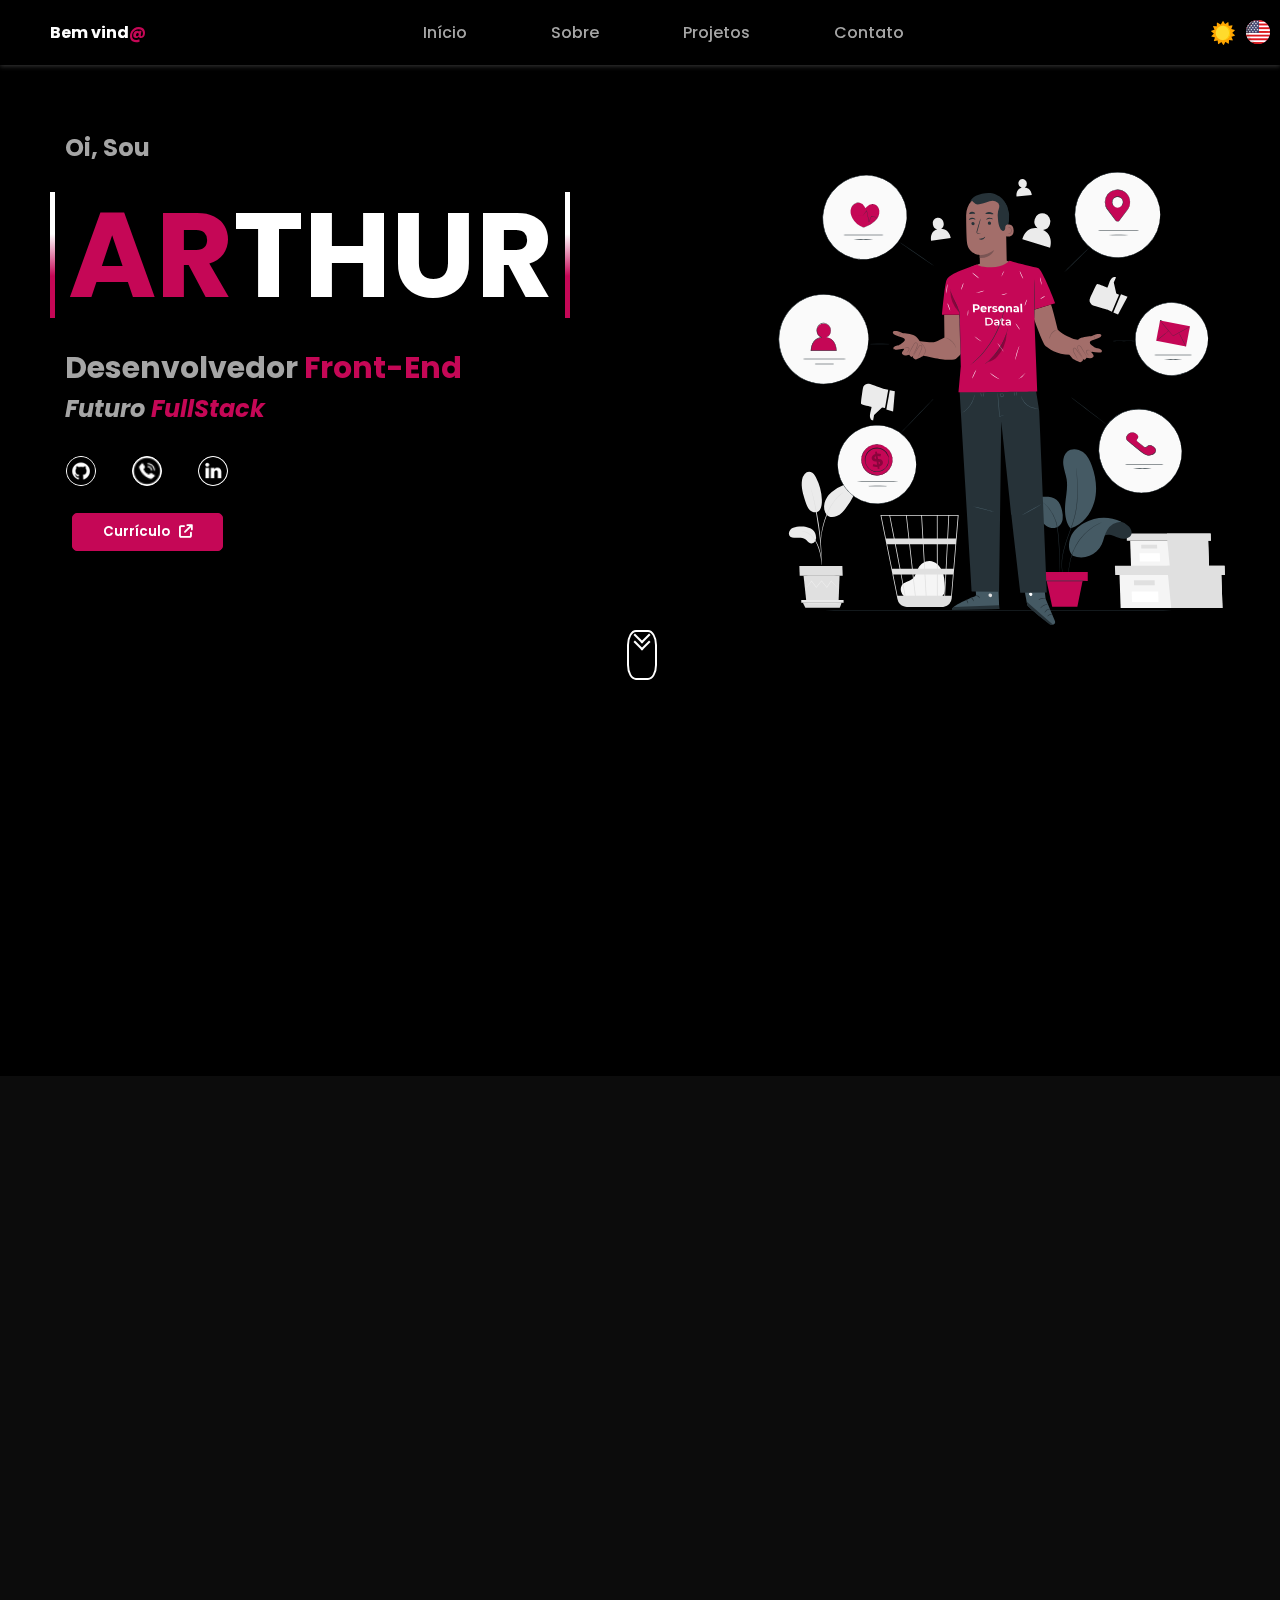
==== commit 4f765e51: "Changing zap number" ====
--- a/index.html
+++ b/index.html
@@ -69,7 +69,7 @@
                                     <img id="git" src="img/icon/git.png" class="icon-img">
                                 </a>
                                 <!---->
-                                <a href="https://wa.me/5581987344685" target="_blank" title="Whatsapp">
+                                <a href="https://wa.me/5581982072290" target="_blank" title="Whatsapp">
                                     <img id="zapp" src="img/icon/call24.png" class="icon-img">
                                 </a>
                                 <!---->
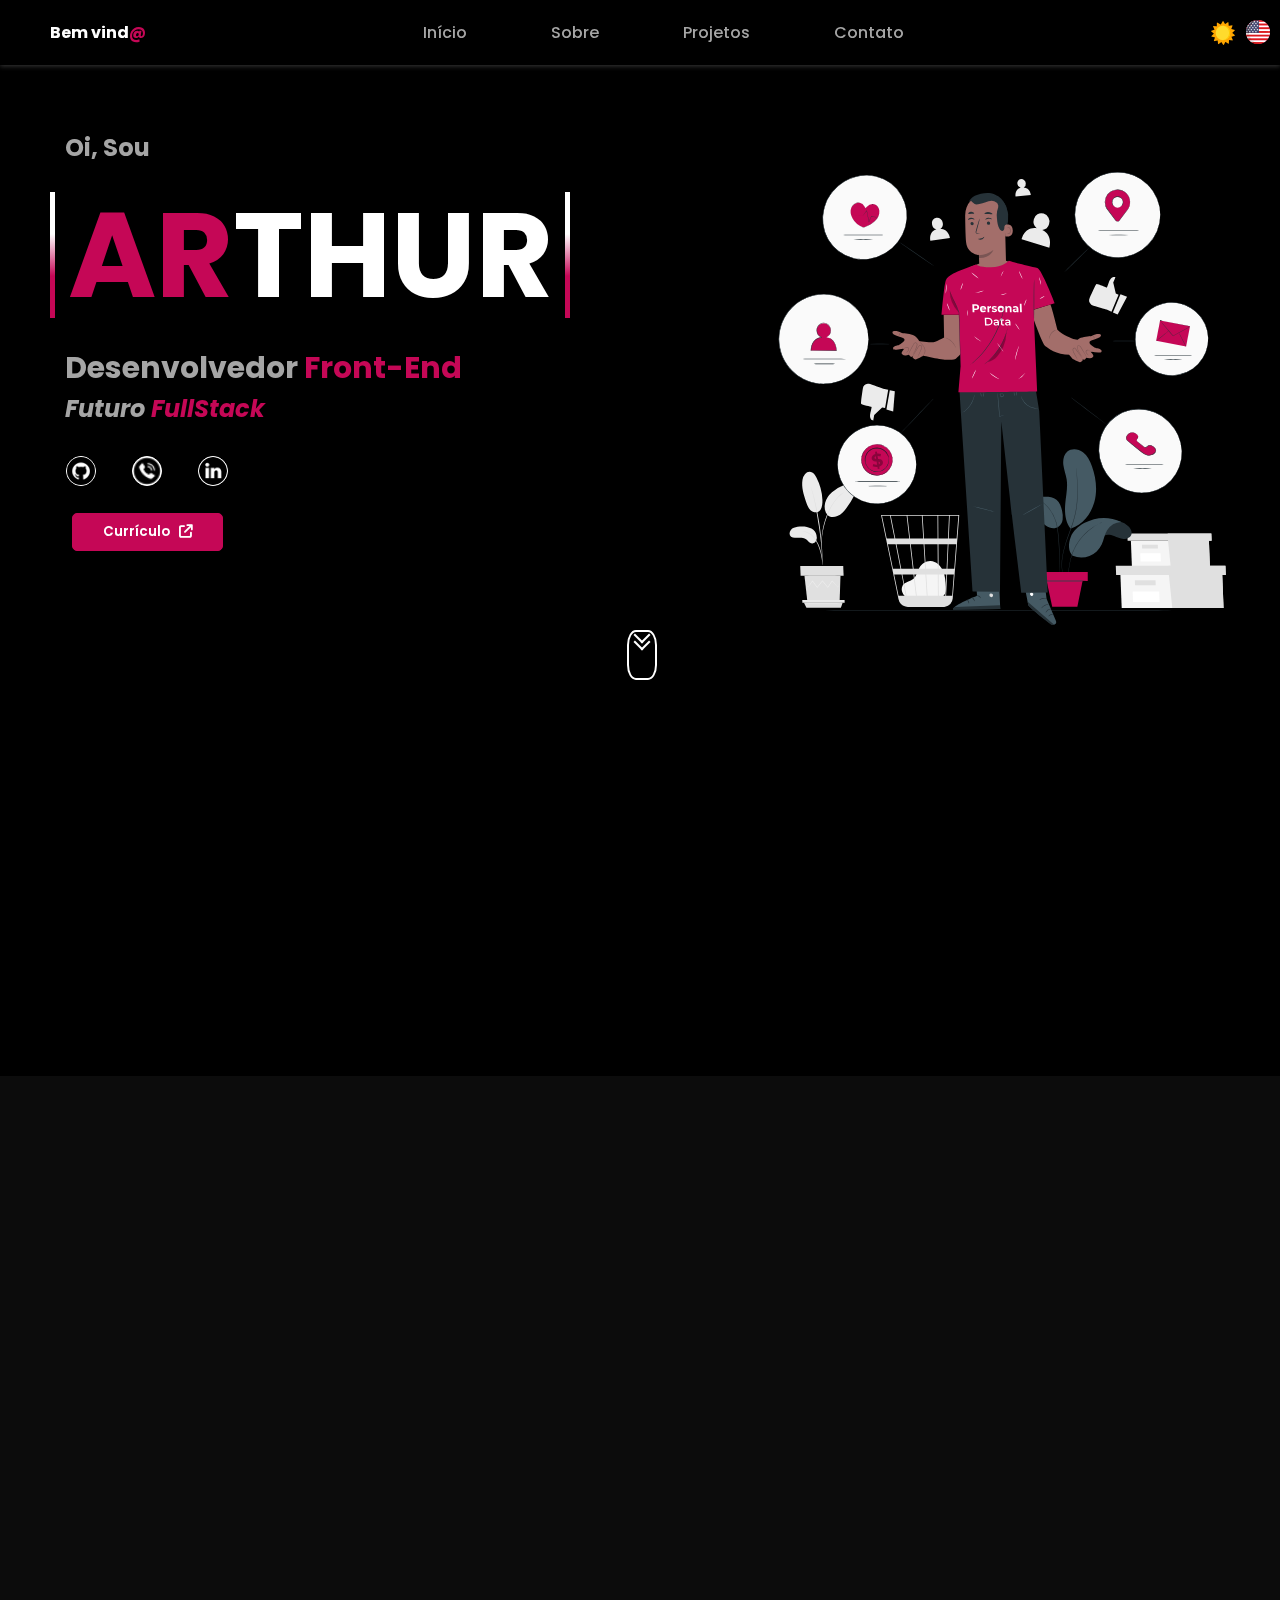
==== commit c860d540: "Adding new number/github" ====
--- a/index.html
+++ b/index.html
@@ -276,7 +276,9 @@
                     <div class="swiper-button-prev" id="arrow"></div>
                 </div>
                 <div class="seeMore">
-                    <button class="seeMais" onclick="more()">Ver mais</button>
+                    <a href="https://github.com/ArthurKhalifa?tab=repositories" target="_blank">
+                        <button class="seeMais" onclick="more()">Ver mais</button>
+                    </a>
                 </div>
             </div>
         </section>
@@ -299,7 +301,7 @@
                             <p>Github</p>
                         </a>
                         <!---->
-                        <a href="https://wa.me/5581987344685" target="_blank" class="a4">
+                        <a href="https://wa.me/5581982072290" target="_blank" class="a4">
                             <img src="img/icon/call32.png" class="icon-img">
                             <p>Whatsapp</p>
                         </a>
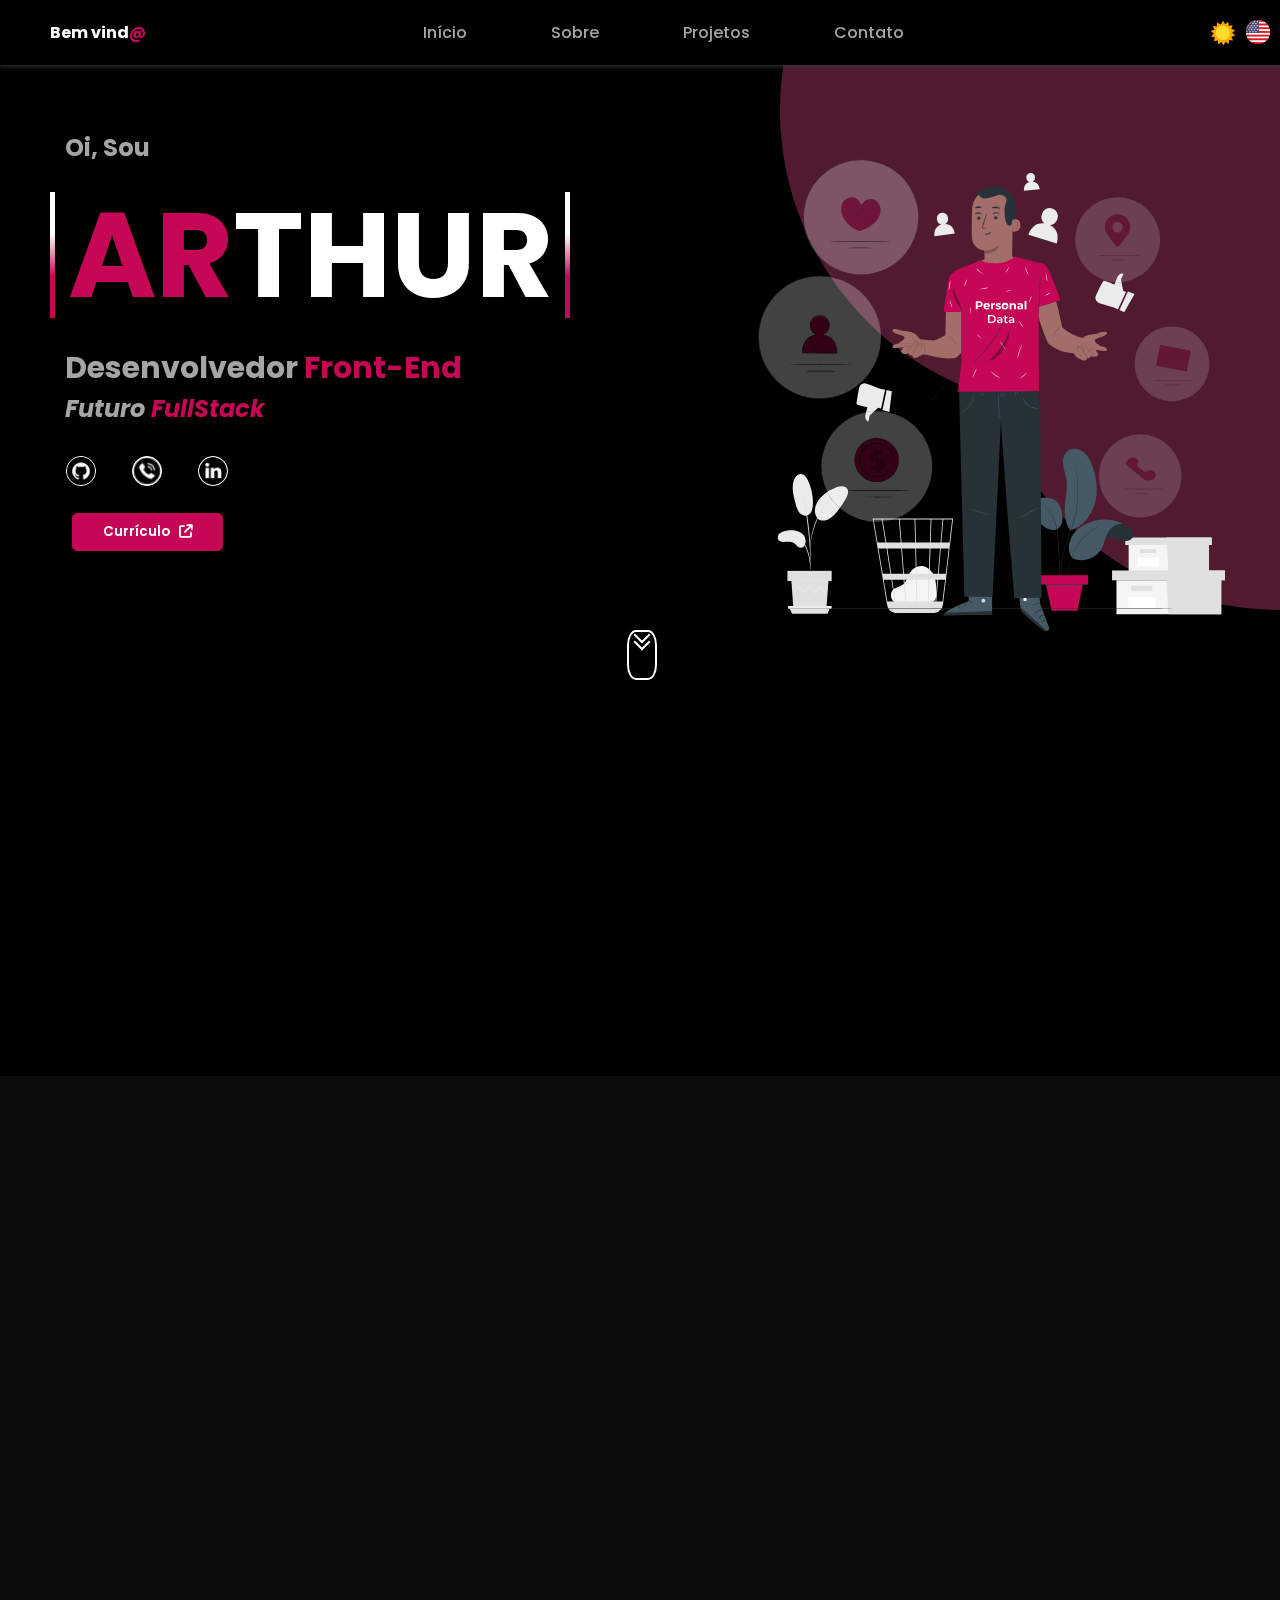
==== commit 66b4e8eb: "Update Links + style" ====
--- a/index.html
+++ b/index.html
@@ -40,8 +40,8 @@
         <!--===== THEME COLOR DIV's =====-->
         <div class="theme">
             <div id="dark"
-                onclick="themeToggle(); changeCall(); changeStt(); changeCall0(); changeRed(); changeRed2(); changeRed3(); changeRed4(); changeRed5(); changeGH(); changeGH2(); changeGH3(); changeGH4(); changeGH5(); changeWeather(); changeAbt(); changeAbt2(); changeAbt3(); changeAbt4(); changeAbt5(); changeTop(); changeTop2()">
-                <img src="img/Weather/sunny.png" id="moon">
+                onclick="themeToggle(); changeCall(); changeStt(); changeCall0(); changeRed(); changeRed2(); changeRed3(); changeRed4(); changeRed5(); changeGH(); changeGH2(); changeGH3(); changeGH4(); changeGH5();  changeAbt(); changeAbt2(); changeAbt3(); changeAbt4(); changeAbt5(); changeTop(); changeTop2()">
+                <img src="img/Weather/sunny.png" id="moon" onclick="changeWeather();">
             </div>
         </div>
     </nav>
@@ -49,6 +49,8 @@
 
         <!--========== HOME DIV =============-->
         <section class="home" id="home">
+            <div class="circle"></div>
+            <div class="circle2"></div>
             <!--====== HEADER =========-->
             <!---->
             <div class="start">
@@ -59,9 +61,9 @@
                             <h1 class="Unhover"><span class="hover">AR</span><span>THUR</span></h1>
                         </div>
                         <!-- <p id="s" class="blue">Joaquim Santos do Nascimento</p> -->
-                        <h2 class="im">Desenvolvedor <span class="hover">Front-End</span>
+                        <h2 class="im">Desenvolvedor <span class="hover fff">Front-End</span>
                         </h2>
-                        <h2 class="im2">Futuro <span class="hover">FullStack</span>
+                        <h2 class="im2">Futuro <span class="hover fff">FullStack</span>
                         </h2>
                         <div class="icon-start">
                             <div class="l-start">
@@ -165,30 +167,31 @@
                         <!--== LANDING PAGE ==-->
                         <div class="port">
                             <!--== XXXXXXXXXXXXXXXXXXXXXXX ==-->
-                            <div class="base  basex" data-aos="zoom-in-left">
-                                <img src="img/project img/pjc1.png" class="pageImg">
+                            <div class="base basex" data-aos="zoom-in-left">
+                                <img src="img/project img/node.png" class="pageImg">
                                 <div class="titleBase">
-                                    <h1>Landing Page</h1>
-                                    <p>Página totalmente responsiva</p>
+                                    <h1>Fullstack Cadastro</h1>
+                                    <p>Cria e edita cadastro no banco de dados</p>
                                 </div>
                                 <div class="tools toolsX">
-                                    <h4 class="realse realseJ">Javascript</h4>
-                                    <h4 class="realse realseH">HTML</h4>
-                                    <h4 class="realse realseC">CSS</h4>
+                                    <h4 class="realse realseJ">NodeJS</h4>
+                                    <h4 class="realse realseR">ReactJS</h4>
+                                    <h4 class="realse realseH">MySQL</h4>
                                 </div>
                                 <div class="reeed reeedX">
-                                    <a href="https://arthurkhalifa.github.io/coursesWeb/" target="_blank"
-                                        class="red1"><img src="img/icon/nxW.png" id="reed1"></a>
-                                    <a href="https://github.com/ArthurKhalifa/coursesWeb" target="_blank"
-                                        class="red2"><img src="img/icon/gW.png" id="reed2"></a>
-                                </div>
-                            </div>
+                                    <a href="https://reactjs-cadastro.vercel.app/" target="_blank"
+                                        class="red1"><img src="img/icon/nxW.png" id="il"></a>
+                                    <a href="https://github.com/ArthurKhalifa/Nodejs-Cadastro" target="_blank"
+                                        class="red2"><img src="img/icon/gW.png" id="ig"></a>
+                                </div>
+                            </div>
+
                             <!--== X ==-->
                             <div class="base" data-aos="zoom-in-up">
                                 <img src="img/project img/ds.png" class="pageImg">
                                 <div class="titleBase">
                                     <h1>Discord</h1>
-                                    <p>'Clone' do Discord</p>
+                                    <p>'Clone' interface do Discord</p>
                                 </div>
                                 <div class="tools toolsX">
                                     <h4 class="realse realseR">ReactJS</h4>
@@ -197,9 +200,9 @@
                                 </div>
                                 <div class="reeed reeedX">
                                     <a href="https://discord-navy.vercel.app/" target="_blank" class="red1"><img
-                                            src="img/icon/nxW.png" id="reed9"></a>
+                                            src="img/icon/nxW.png" id="il"></a>
                                     <a href="https://github.com/ArthurKhalifa/Discord" target="_blank" class="red2"><img
-                                            src="img/icon/gW.png" id="reed10"></a>
+                                            src="img/icon/gW.png" id="ig"></a>
                                 </div>
                             </div>
                             <!--== X ==-->
@@ -207,7 +210,7 @@
                                 <img src="img/project img/tbHBO.png" class="pageImg">
                                 <div class="titleBase">
                                     <h1>HBO MAX</h1>
-                                    <p>Catálogo de Filmes</p>
+                                    <p>Catálogo de Filmes 100% manual</p>
                                 </div>
                                 <div class="tools toolsX">
                                     <h4 class="realse realseJ">Javascript</h4>
@@ -216,64 +219,58 @@
                                 </div>
                                 <div class="reeed reeedX">
                                     <a href="https://arthurkhalifa.github.io/Catalogo-De-Filmes/" class="red1"
-                                        target="_blank"><img src="img/icon/nxW.png" id="reed3">
+                                        target="_blank"><img src="img/icon/nxW.png" id="il">
                                     </a>
                                     <a href="https://github.com/ArthurKhalifa/Catalogo-De-Filmes" class="red2"
-                                        target="_blank"><img src="img/icon/gW.png" id="reed4">
+                                        target="_blank"><img src="img/icon/gW.png" id="ig">
                                     </a>
                                 </div>
                             </div>
-                            <!--== XXXXXXXXXXXXXXXXXXXXXXXXXXXXXXX ==-->
-                            <div class="portUp">
-                                <div class="base">
-                                    <img src="img/project img/fb.png" class="pageImg">
+                            <!--==========-->
+                            <div class="portS port">
+                                <div class="base baseS" data-aos="zoom-in-left">
+                                    <img src="img/project img/news.png" class="pageImg">
                                     <div class="titleBase">
-                                        <h1>Serviço de FeedBack</h1>
-                                        <p>Coleta de Satisfação</p>
+                                        <h1>News API</h1>
+                                        <p>Consumindo API de notícias atuais</p>
                                     </div>
                                     <div class="tools toolsX">
                                         <h4 class="realse realseR">ReactJS</h4>
+                                        <h4 class="realse realseH">API</h4>
+                                        <h4 class="realse realseC">CSS</h4>
+                                    </div>
+                                    <div class="reeed reeedX">
+                                        <a href="https://www.linkedin.com/feed/update/urn:li:activity:7104877393093259264/" target="_blank"
+                                            class="red1"><img src="img/icon/nxW.png" id="il"></a>
+                                        <a href="https://github.com/ArthurKhalifa/NewsAPI" target="_blank" class="red2">
+                                            <img src="img/icon/gW.png" id="ig">
+                                        </a>
+                                    </div>
+                                </div>
+                                <!--==========-->
+                                <div class="base  baseS" data-aos="zoom-in-left">
+                                    <img src="img/project img/pjc1.png" class="pageImg">
+                                    <div class="titleBase">
+                                        <h1>Landing Page</h1>
+                                        <p>Página totalmente responsiva</p>
+                                    </div>
+                                    <div class="tools toolsX">
+                                        <h4 class="realse realseJ">Javascript</h4>
                                         <h4 class="realse realseH">HTML</h4>
                                         <h4 class="realse realseC">CSS</h4>
                                     </div>
                                     <div class="reeed reeedX">
-                                        <a href="https://feed-back-nu.vercel.app/" target="_blank" class="red1"><img
-                                                src="img/icon/nxW.png" id="reed5">
-                                        </a>
-                                        <a href="https://github.com/ArthurKhalifa/FeedBack" target="_blank"
-                                            class="red2"><img src="img/icon/gW.png" id="reed6">
-                                        </a>
-                                    </div>
-                                </div>
-
-                                <!--== X ==-->
-                                <div class="base">
-                                    <img src="img/project img/tb.png" class="pageImg">
-                                    <div class="titleBase">
-                                        <h1>Gerenciamento de Heróis</h1>
-                                        <p>Edite/Adicione/Remova</p>
-                                    </div>
-                                    <div class="tools toolsX">
-                                        <h4 class="realse realseA">Angular</h4>
-                                        <h4 class="realse realseH">HTML</h4>
-                                        <h4 class="realse realseC">CSS</h4>
-                                    </div>
-                                    <div class="reeed reeedX">
-                                        <a href="https://exercicio-angular-red.vercel.app/dashboard" target="_blank"
-                                            class="red1">
-                                            <img src="img/icon/nxW.png" id="reed7">
-                                        </a>
-                                        <a href="https://github.com/ArthurKhalifa/Angular-Exercice" target="_blank"
-                                            class="red2">
-                                            <img src="img/icon/gW.png" id="reed8">
-                                        </a>
-                                    </div>
-                                </div>
-                            </div>
-                        </div>
-                    </div>
-                    <div class="swiper-button-next" id="arrow"></div>
-                    <div class="swiper-button-prev" id="arrow"></div>
+                                        <a href="https://arthurkhalifa.github.io/coursesWeb/" target="_blank"
+                                            class="red1"><img src="img/icon/nxW.png" id="il"></a>
+                                        <a href="https://github.com/ArthurKhalifa/coursesWeb" target="_blank"
+                                            class="red2"><img src="img/icon/gW.png" id="ig"></a>
+                                    </div>
+                                </div>
+                            </div>
+                        </div>
+                    </div>
+                    <!-- <div class="swiper-button-next" id="arrow"></div>
+                    <div class="swiper-button-prev" id="arrow"></div> -->
                 </div>
                 <div class="seeMore">
                     <a href="https://github.com/ArthurKhalifa?tab=repositories" target="_blank">
--- a/style.css
+++ b/style.css
@@ -23,6 +23,7 @@
     --color-w: #000000;
     --into: #505050;
     --red: #C56C07;
+    --cir: #ce9e68;
     --redR: #07c5a5;
     --bg-dark: #fff;
     --color-input: #fff;
@@ -35,6 +36,8 @@
     --pj-bg: #F0F0F0;
     --gray: rgb(87, 87, 87);
     --bg-radiant: linear-gradient(180deg, transparent, #C56C07);
+    --bg-art: linear-gradient(to right, #f0f0f0, #e7d5ea, #eeb6d3, #f596a9, #ef7b6f, #e67352, #d76e33, #c56c07, #c56c07, #c56c07, #c56c07, #c56c07);
+    ;
 }
 
 /*=====LIGHT THEME=====*/
@@ -44,6 +47,7 @@
     --color-w: #fff;
     --into: #a5a5a5;
     --red: #c50756;
+    --cir: #501b31;
     --res: #000000;
     --res2: rgb(12, 12, 12);
     --color-input: #0C0C0C;
@@ -54,6 +58,7 @@
     --pj-bg: #121518;
     --bg-radiant: linear-gradient(180deg, transparent, #c50756);
     --gray: rgb(179, 179, 179);
+    --bg-art: linear-gradient(to right, #000000, #271017, #481626, #6c1835, #911644, #a2134a, #b30f50, #c50756, #c50756, #c50756, #c50756, #c50756);
 }
 
 /*==========*/
@@ -240,6 +245,25 @@
     position: relative;
 }
 
+.circle {
+    position: absolute;
+    width: 600px;
+    height: 600px;
+    border-radius: 50%;
+    background-color: var(--cir);
+    right: -100px;
+    top: -200px;
+}
+
+.circle2 {
+    position: absolute;
+    width: 600px;
+    height: 600px;
+    border-radius: 50%;
+    background-color: var(--cir);
+    right: -300px;
+    top: 0px;
+}
 
 /*=========== THEME ===========*/
 
@@ -344,7 +368,6 @@
     position: relative;
     color: var(--bg-border);
     overflow: hidden;
- 
 }
 
 
@@ -361,7 +384,7 @@
     height: 70%;
     background-image: var(--lines);
     animation: animate 5s linear infinite;
-    
+
 }
 
 .arthur::after {
@@ -369,6 +392,7 @@
     position: absolute;
     inset: 5px;
     background-color: var(--res);
+
     border-radius: 5px;
     transition: 0.5s;
 }
@@ -748,94 +772,28 @@
     background-color: #cf2828;
 }
 
-#reed1 {
-    width: 32px;
-}
-
-#reed1:hover {
+#ig {
+    width: 40px;
+    border-bottom: 5px solid var(--red);
+}
+
+#ig:hover {
     transform: scale(1.2);
-    transition: all 0.2s ease-in-out;
-}
-
-#reed2 {
-    width: 32px;
-}
-
-#reed2:hover {
+    transition: all 0.1s ease-in-out;
+    border-bottom: 5px solid var(--red);
+    border-radius: 15%;
+}
+
+#il {
+    width: 40px;
+    border-bottom: 5px solid var(--red);
+}
+
+#il:hover {
     transform: scale(1.2);
-    transition: all 0.2s ease-in-out;
-}
-
-#reed3 {
-    width: 32px;
-}
-
-#reed3:hover {
-    transform: scale(1.2);
-    transition: all 0.2s ease-in-out;
-}
-
-#reed4 {
-    width: 32px;
-}
-
-#reed4:hover {
-    transform: scale(1.2);
-    transition: all 0.2s ease-in-out;
-}
-
-#reed5 {
-    width: 32px;
-}
-
-#reed5:hover {
-    transform: scale(1.2);
-    transition: all 0.2s ease-in-out;
-}
-
-#reed6 {
-    width: 32px;
-}
-
-#reed6:hover {
-    transform: scale(1.2);
-    transition: all 0.2s ease-in-out;
-}
-
-#reed7 {
-    width: 32px;
-}
-
-#reed7:hover {
-    transform: scale(1.2);
-    transition: all 0.2s ease-in-out;
-}
-
-#reed8 {
-    width: 32px;
-}
-
-#reed8:hover {
-    transform: scale(1.2);
-    transition: all 0.2s ease-in-out;
-}
-
-#reed9 {
-    width: 32px;
-}
-
-#reed9:hover {
-    transform: scale(1.2);
-    transition: all 0.2s ease-in-out;
-}
-
-#reed10 {
-    width: 32px;
-}
-
-#reed10:hover {
-    transform: scale(1.2);
-    transition: all 0.2s ease-in-out;
+    transition: all 0.1s ease-in-out;
+    border-bottom: 5px solid var(--red);
+    border-radius: 15%;
 }
 
 /*=========*/
@@ -856,6 +814,18 @@
 }
 
 /*==================================*/
+.portS {
+    display: none;
+    align-items: center;
+    justify-content: center;
+    transform: 0.5s;
+}
+
+.portS.ativado {
+    display: flex;
+    transform: 0.5s;
+}
+
 .port {
     width: 100%;
     display: flex;
@@ -878,7 +848,10 @@
 
 .pageImg {
     width: 100%;
-}
+    height: 230px;
+}
+
+/*  */
 
 
 .base {
@@ -888,7 +861,7 @@
     flex-direction: column;
     align-items: center;
     margin: 10px;
-    border: 5px solid rgb(37, 38, 54);
+    border: 5px solid #252636;
     border-radius: 3px;
     box-shadow: rgba(14, 30, 37, 0.12) 0px 2px 4px 0px, rgba(14, 30, 37, 0.32) 0px 2px 16px 0px;
 }
@@ -900,12 +873,24 @@
     }
 }
 
+.base:hover {
+    .titleBase h1 {
+        color: var(--red);
+    }
+}
+
 .base p {
     color: rgb(128, 128, 128);
 }
 
 .basex {
     margin-top: 80px;
+}
+
+.noM {
+    width: 100%;
+    margin: 0;
+    padding: 0;
 }
 
 .pageImg {
@@ -1015,6 +1000,9 @@
     color: var(--red);
     transition: 0.2s;
 }
+
+/*=== BASEOFF ===*/
+
 
 /*===================== CONTACT =====================*/
 .contact {
@@ -1301,6 +1289,20 @@
 
 /*==================== MIDEA QUERY =====================*/
 @media screen and (min-width: 1900px) {
+
+    /*=== CIRCLE ===*/
+    .circle {
+        width: 1000px;
+        height: 1000px;
+    }
+
+    .circle2 {
+        width: 1000px;
+        height: 1000px;
+    }
+
+    /**/
+
     .arthur h1 {
         width: 100%;
         font-size: 200px;
@@ -1325,11 +1327,16 @@
 }
 
 @media screen and (max-width: 1090px) {
+    .base {
+        width: 45%;
+    }
+
     .basex {
         margin-top: 0;
         margin: 10px;
     }
 }
+
 
 @media screen and (max-width: 770px) {
 
@@ -1381,7 +1388,7 @@
         background-color: var(--res);
         transition: 0.5s;
         box-shadow: rgba(0, 0, 0, 0.45) 0px 25px 20px -20px;
-        z-index: 9999999;
+
     }
 
     .welcome {
@@ -1547,11 +1554,23 @@
 }
 
 @media screen and (max-width: 683px) {
+    .circle {
+        width: 400px;
+        height: 400px;
+        top: -100px;
+    }
+
+    .circle2 {
+        width: 400px;
+        height: 400px;
+        top: 10px;
+        right: -200px;
+    }
+
     .arthur {
         padding: 0;
         width: 400px;
     }
-
 
     .arthur h1 {
         font-size: 90px;
@@ -1655,6 +1674,10 @@
 }
 
 @media screen and (max-width: 950px) {
+    .fff {
+        color: var(--bg-input);
+    }
+
     .scroll-down {
         left: 48, 5%;
     }
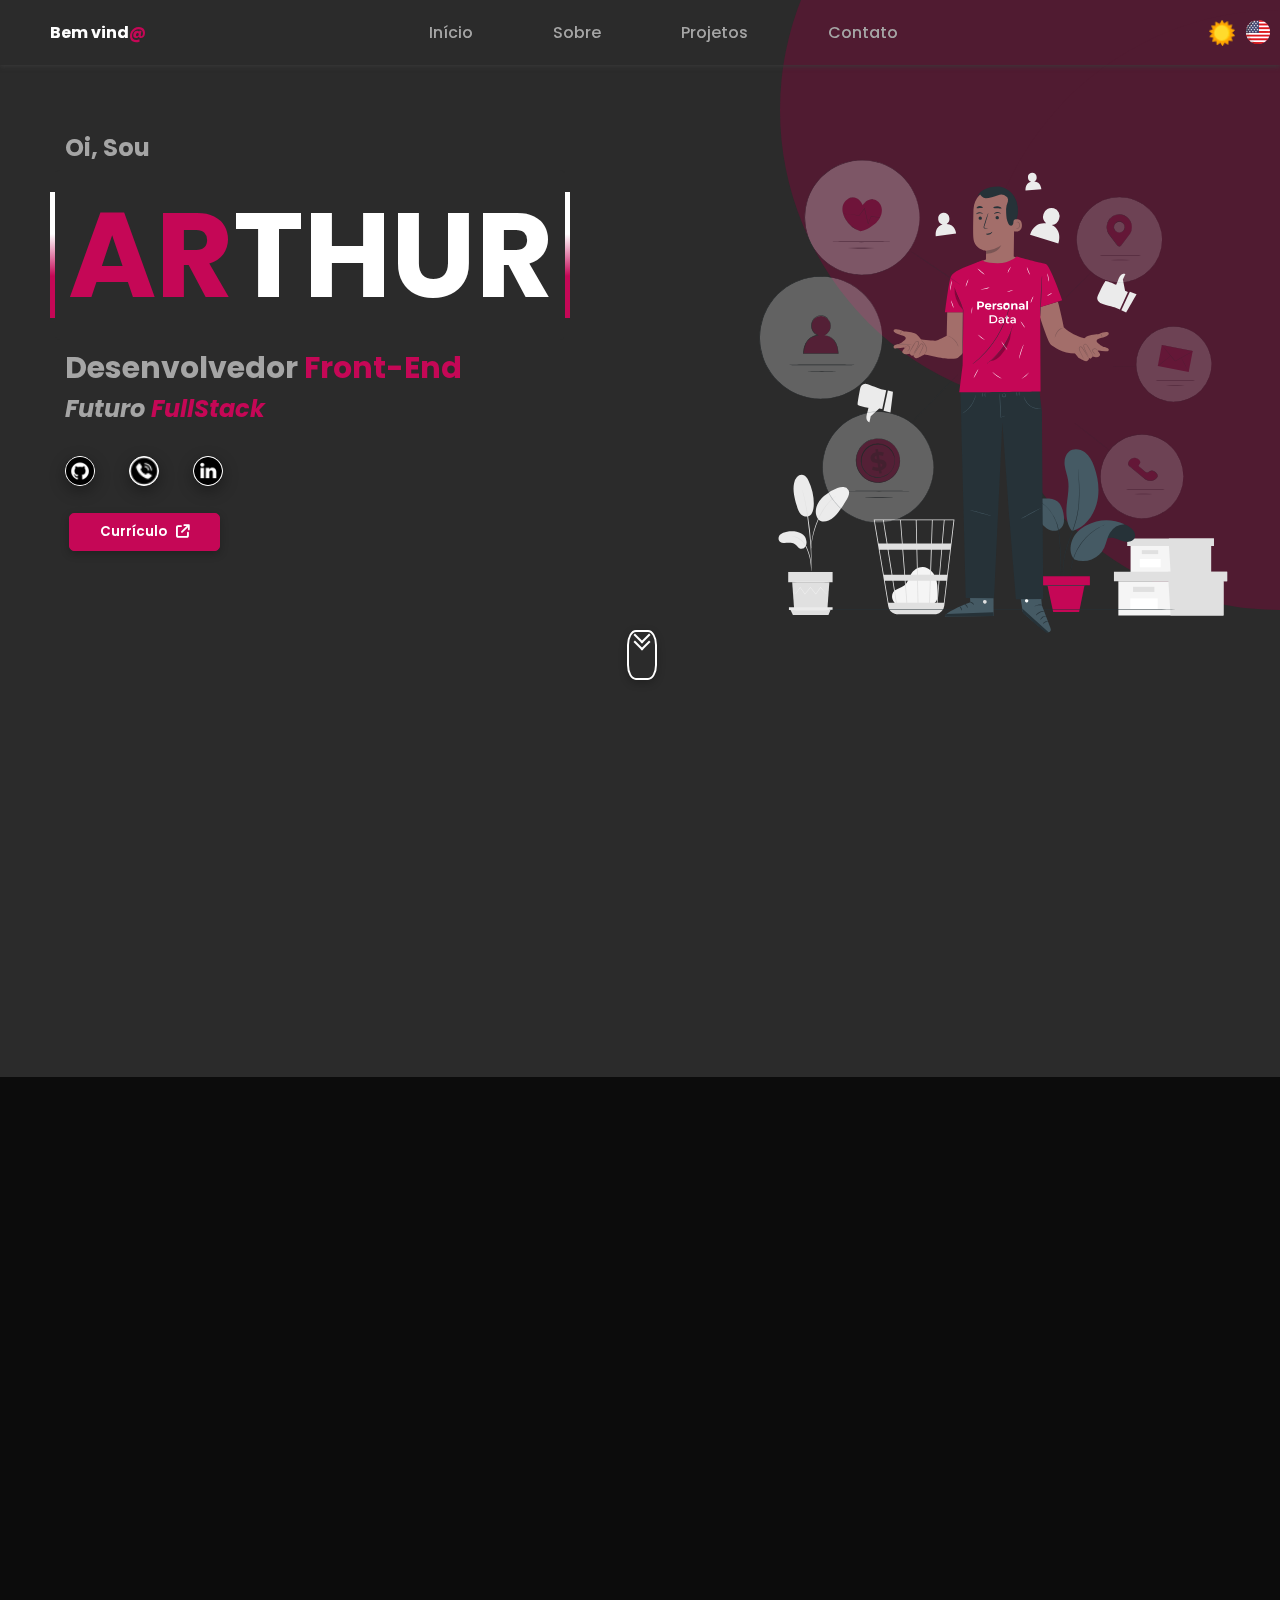
==== commit 41c4da73: "Update style" ====
--- a/index.html
+++ b/index.html
@@ -49,8 +49,8 @@
 
         <!--========== HOME DIV =============-->
         <section class="home" id="home">
-            <div class="circle"></div>
-            <div class="circle2"></div>
+            <div class="circle" data-aos="zoom-in-up"></div>
+            <div class="circle2" data-aos="zoom-in-up"></div>
             <!--====== HEADER =========-->
             <!---->
             <div class="start">
@@ -179,8 +179,8 @@
                                     <h4 class="realse realseH">MySQL</h4>
                                 </div>
                                 <div class="reeed reeedX">
-                                    <a href="https://reactjs-cadastro.vercel.app/" target="_blank"
-                                        class="red1"><img src="img/icon/nxW.png" id="il"></a>
+                                    <a href="https://reactjs-cadastro.vercel.app/" target="_blank" class="red1"><img
+                                            src="img/icon/nxW.png" id="il"></a>
                                     <a href="https://github.com/ArthurKhalifa/Nodejs-Cadastro" target="_blank"
                                         class="red2"><img src="img/icon/gW.png" id="ig"></a>
                                 </div>
@@ -240,8 +240,8 @@
                                         <h4 class="realse realseC">CSS</h4>
                                     </div>
                                     <div class="reeed reeedX">
-                                        <a href="https://www.linkedin.com/feed/update/urn:li:activity:7104877393093259264/" target="_blank"
-                                            class="red1"><img src="img/icon/nxW.png" id="il"></a>
+                                        <a href="https://www.linkedin.com/feed/update/urn:li:activity:7104877393093259264/"
+                                            target="_blank" class="red1"><img src="img/icon/nxW.png" id="il"></a>
                                         <a href="https://github.com/ArthurKhalifa/NewsAPI" target="_blank" class="red2">
                                             <img src="img/icon/gW.png" id="ig">
                                         </a>
--- a/style.css
+++ b/style.css
@@ -3,7 +3,7 @@
     padding: 0;
     box-sizing: border-box;
     font-family: 'Poppins', 'Lucida Grande', 'Lucida Sans Unicode';
-    transition: 0.5s;
+    transition: 0.2s;
 }
 
 html {
@@ -48,7 +48,7 @@
     --into: #a5a5a5;
     --red: #c50756;
     --cir: #501b31;
-    --res: #000000;
+    --res: #2b2b2b;
     --res2: rgb(12, 12, 12);
     --color-input: #0C0C0C;
     --bg-input: #fff;
@@ -115,7 +115,7 @@
     width: 100%;
     background-color: var(--red);
     border-radius: 10px;
-    transition: 0.5s;
+    transition: 0.2s;
 }
 
 /*===================== ANIMATION BAR =====================*/
@@ -124,26 +124,26 @@
     position: absolute;
     top: 10px;
     left: 0px;
-    transition: 0.5s;
+    transition: 0.2s;
 }
 
 .openmenu #bar3 {
     transform: rotate(45deg);
     position: absolute;
     bottom: 10px;
-    transition: 0.5s;
+    transition: 0.2s;
 }
 
 .openmenu #bar2 {
     width: 0;
-    transition: 0.5s;
+    transition: 0.2s;
 }
 
 /*===*/
 .header {
     width: 100%;
     display: flex;
-    background-color: var(--res);
+    background-color: transparent;
     justify-content: space-between;
     box-shadow: rgb(58, 58, 58) 0px 1px 5px;
     align-items: center;
@@ -183,10 +183,8 @@
 a {
     text-decoration: none;
     list-style: none;
-    border-right: 1px solid transparent;
-    border-left: 1px solid transparent;
     color: var(--into);
-    transition: 0.2s;
+    transition: 0.1s;
     margin: 10px 15px;
 }
 
@@ -194,21 +192,22 @@
     padding: 5px 10px;
     font-weight: 500;
     border-radius: 5px;
+    border-bottom: 5px solid transparent;
 }
 
 .a:hover {
+    border-left-width: 0cm;
     background-color: transparent;
-    transition: 0.2s;
-    border-right: 1px solid var(--red);
-    border-left: 1px solid var(--red);
+    transition: 0.1s;
+    border-bottom: 3px solid var(--red);
     color: var(--red);
 }
 
 li a.active {
     background-color: transparent;
-    border-right: 1px solid var(--red);
-    border-left: 1px solid var(--red);
-    transition: 0.2s;
+    border-bottom: 3px solid var(--red);
+
+    transition: 0.1s;
     color: var(--red);
 }
 
@@ -228,13 +227,13 @@
 .Ttop {
     width: 32px;
     height: 32px;
-    transition: 0.5s;
+    transition: 0.2s;
     z-index: 9999999;
 }
 
 .Ttop:hover {
     margin-bottom: 10px;
-    transition: 0.5s;
+    transition: 0.2s;
 }
 
 /*===================== HOME =====================*/
@@ -278,15 +277,16 @@
 }
 
 #moon {
+    width: 26px;
     position: fixed;
-    top: 21px;
+    top: 20px;
     right: 45px;
     z-index: 99999;
-    transition: 0.5 ease-in-out;
+    transition: 0.2 ease-in-out;
 }
 
 #moon:hover {
-    transition: 0.5 ease-in-out;
+    transition: 0.2 ease-in-out;
     transform: scale(1.2);
 }
 
@@ -355,7 +355,7 @@
     font-size: 100px;
     border-radius: 15px;
     margin-right: 100%;
-    transition: 0.5s;
+    transition: 0.2s;
 }
 
 .arthur {
@@ -394,7 +394,7 @@
     background-color: var(--res);
 
     border-radius: 5px;
-    transition: 0.5s;
+    transition: 0.2s;
 }
 
 /*==== LINES RGB ====*/
@@ -746,7 +746,7 @@
     padding: 5px 15px;
     color: black;
     border-radius: 3px;
-    transition: all 0.5s ease-in-out;
+    transition: all 0.2s ease-in-out;
 }
 
 .realseJ {
@@ -810,7 +810,7 @@
     justify-content: center;
     align-items: center;
     text-align: center;
-    transition: 0.5s;
+    transition: 0.2s;
 }
 
 /*==================================*/
@@ -818,12 +818,12 @@
     display: none;
     align-items: center;
     justify-content: center;
-    transform: 0.5s;
+    transform: 0.2s;
 }
 
 .portS.ativado {
     display: flex;
-    transform: 0.5s;
+    transform: 0.2s;
 }
 
 .port {
@@ -998,7 +998,7 @@
 .seeMais:hover {
     background-color: var(--res);
     color: var(--red);
-    transition: 0.2s;
+    transition: 0.1s;
 }
 
 /*=== BASEOFF ===*/
@@ -1070,7 +1070,7 @@
 .a2:hover {
     color: var(--red);
     background-color: var(--bg-dark);
-    transition: 0.2s;
+    transition: 0.1s;
     border: 1px solid var(--red);
     cursor: pointer;
 }
@@ -1094,7 +1094,7 @@
 .a3:hover {
     color: var(--red);
     background-color: var(--bg-dark);
-    transition: 0.2s;
+    transition: 0.1s;
     border: 1px solid var(--red);
     cursor: pointer;
 }
@@ -1118,7 +1118,7 @@
 .a4:hover {
     color: var(--red);
     background-color: var(--bg-dark);
-    transition: 0.2s;
+    transition: 0.1s;
     border: 1px solid var(--red);
     cursor: pointer;
 }
@@ -1135,7 +1135,7 @@
 .icon-img:hover {
     box-shadow: 0 0 10px var(--red);
     transform: translateY(-0.25rem);
-    transition: 0.2s;
+    transition: 0.1s;
 }
 
 .msg {
@@ -1224,7 +1224,7 @@
     box-shadow: rgba(0, 0, 0, 0.25) 0px 54px 55px, rgba(0, 0, 0, 0.12) 0px -12px 30px, rgba(0, 0, 0, 0.12) 0px 4px 6px, rgba(0, 0, 0, 0.17) 0px 12px 13px, rgba(0, 0, 0, 0.09) 0px -3px 5px;
 }
 
-.btn {
+.btn2 {
     padding: 5px 40px;
     border-radius: 5px;
     border: none;
@@ -1236,28 +1236,28 @@
     box-shadow: rgba(0, 0, 0, 0.24) 0px 3px 8px;
 }
 
-.btn:hover {
+.btn2:hover {
     background-color: var(--bg-dark);
     color: var(--red);
-    transition: 0.2s;
+    transition: 0.1s;
 }
 
 
 /*============== SCROLL CUSTOM ===============*/
 ::-webkit-scrollbar {
     width: 9px;
-    height: 50px;
+    height: 100px;
+    background: linear-gradient(45deg, #162127, #a5a5a5);
+}
+
+::-webkit-scrollbar-thumb {
+    background: var(--lines);
+    border-radius: 6px;
+}
+
+::-webkit-scrollbar-thumb:hover {
     background: linear-gradient(45deg, #243944, #fff);
-}
-
-::-webkit-scrollbar-thumb {
-    background: linear-gradient(45deg, #243944, #fff);
-    border-radius: 6px;
-}
-
-::-webkit-scrollbar-thumb:hover {
-    background: linear-gradient(45deg, #c56c07, #333331);
-    transition: 0.5s;
+    transition: 0.2s;
 }
 
 /*======= FLAG =======*/
@@ -1266,7 +1266,7 @@
     top: 20px;
     right: 10px;
     z-index: 9999999999999999;
-    transition: 0.5 ease-in-out;
+    transition: 0.2 ease-in-out;
 }
 
 #flagPt {
@@ -1274,16 +1274,16 @@
     top: 20px;
     right: 10px;
     z-index: 9999999999999999;
-    transition: 0.5 ease-in-out;
+    transition: 0.2 ease-in-out;
 }
 
 #flagEn:hover {
-    transition: 0.5 ease-in-out;
+    transition: 0.2 ease-in-out;
     transform: scale(1.2);
 }
 
 #flagPt:hover {
-    transition: 0.5 ease-in-out;
+    transition: 0.2 ease-in-out;
     transform: scale(1.2);
 }
 
@@ -1385,8 +1385,8 @@
         padding: 0;
         margin-top: 20px;
         padding-bottom: 5px;
-        background-color: var(--res);
-        transition: 0.5s;
+        background-color: var(--res2);
+        transition: 0.2s;
         box-shadow: rgba(0, 0, 0, 0.45) 0px 25px 20px -20px;
 
     }
